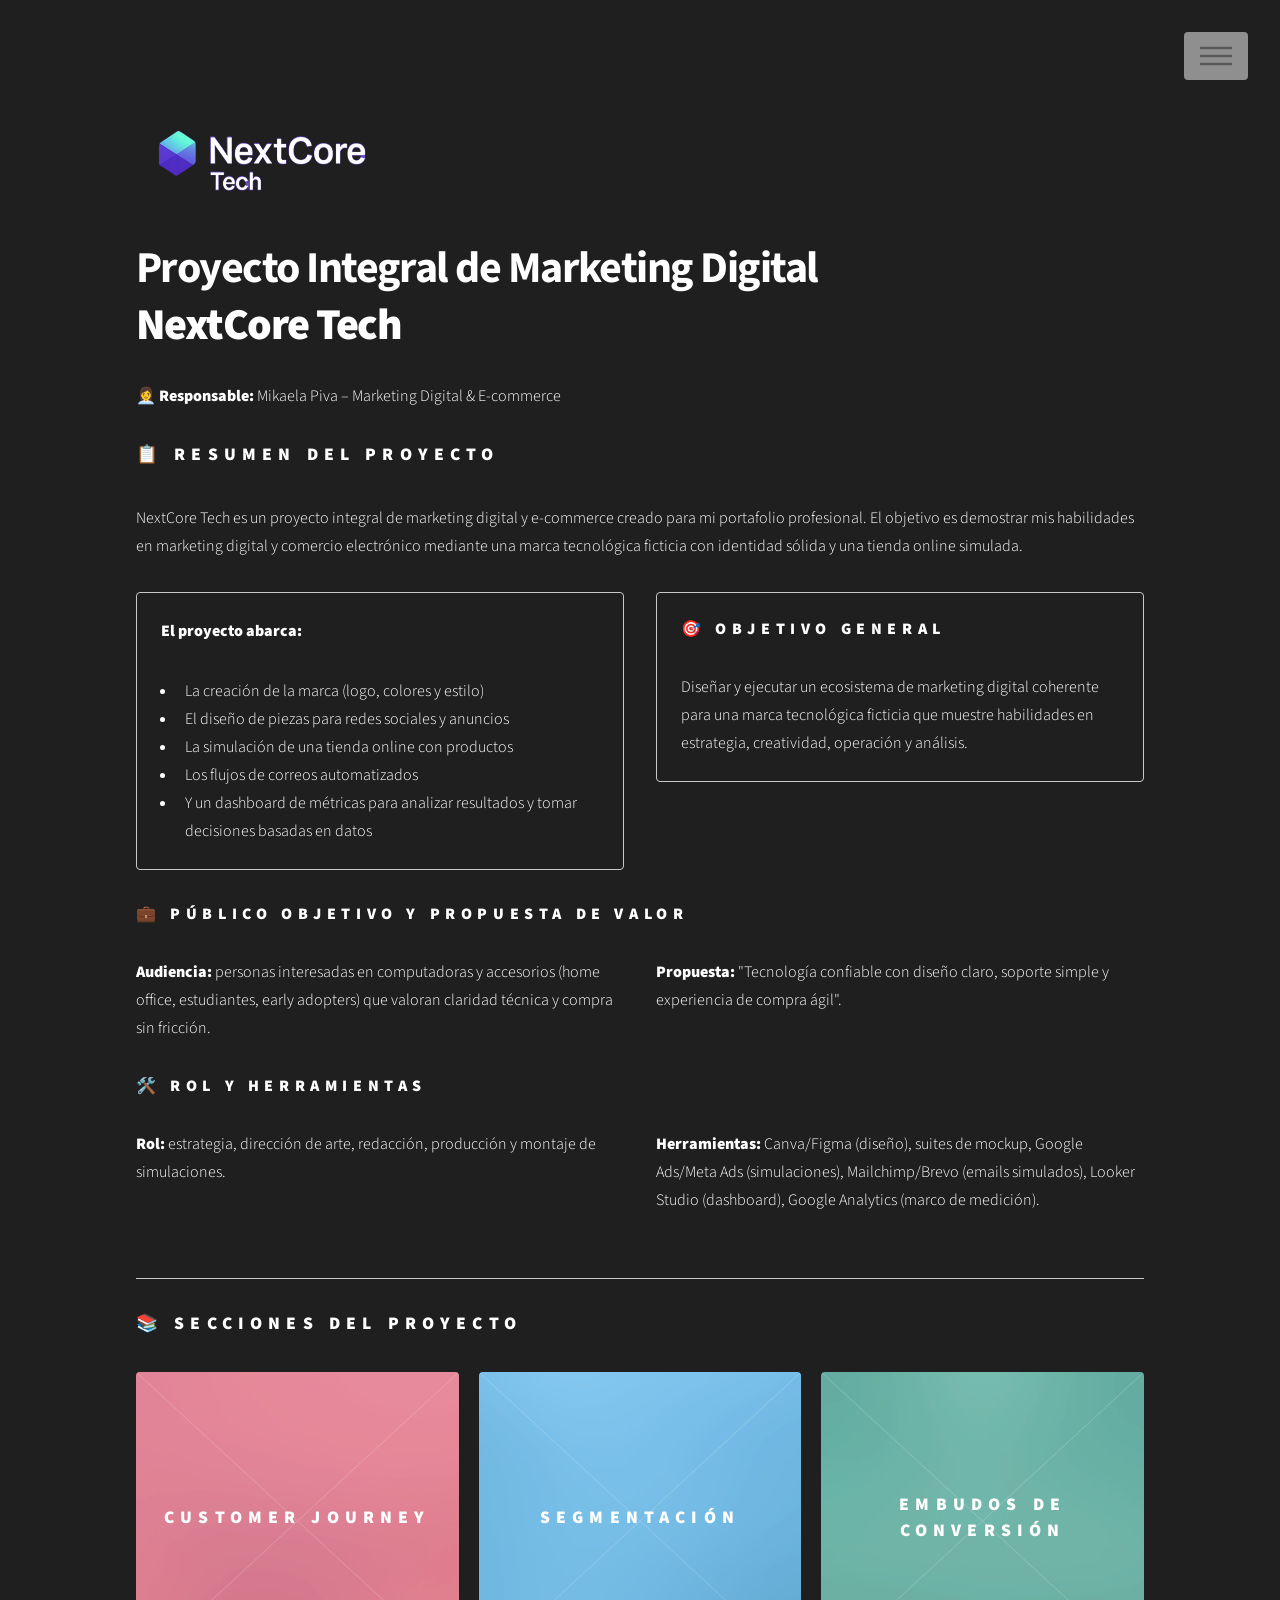
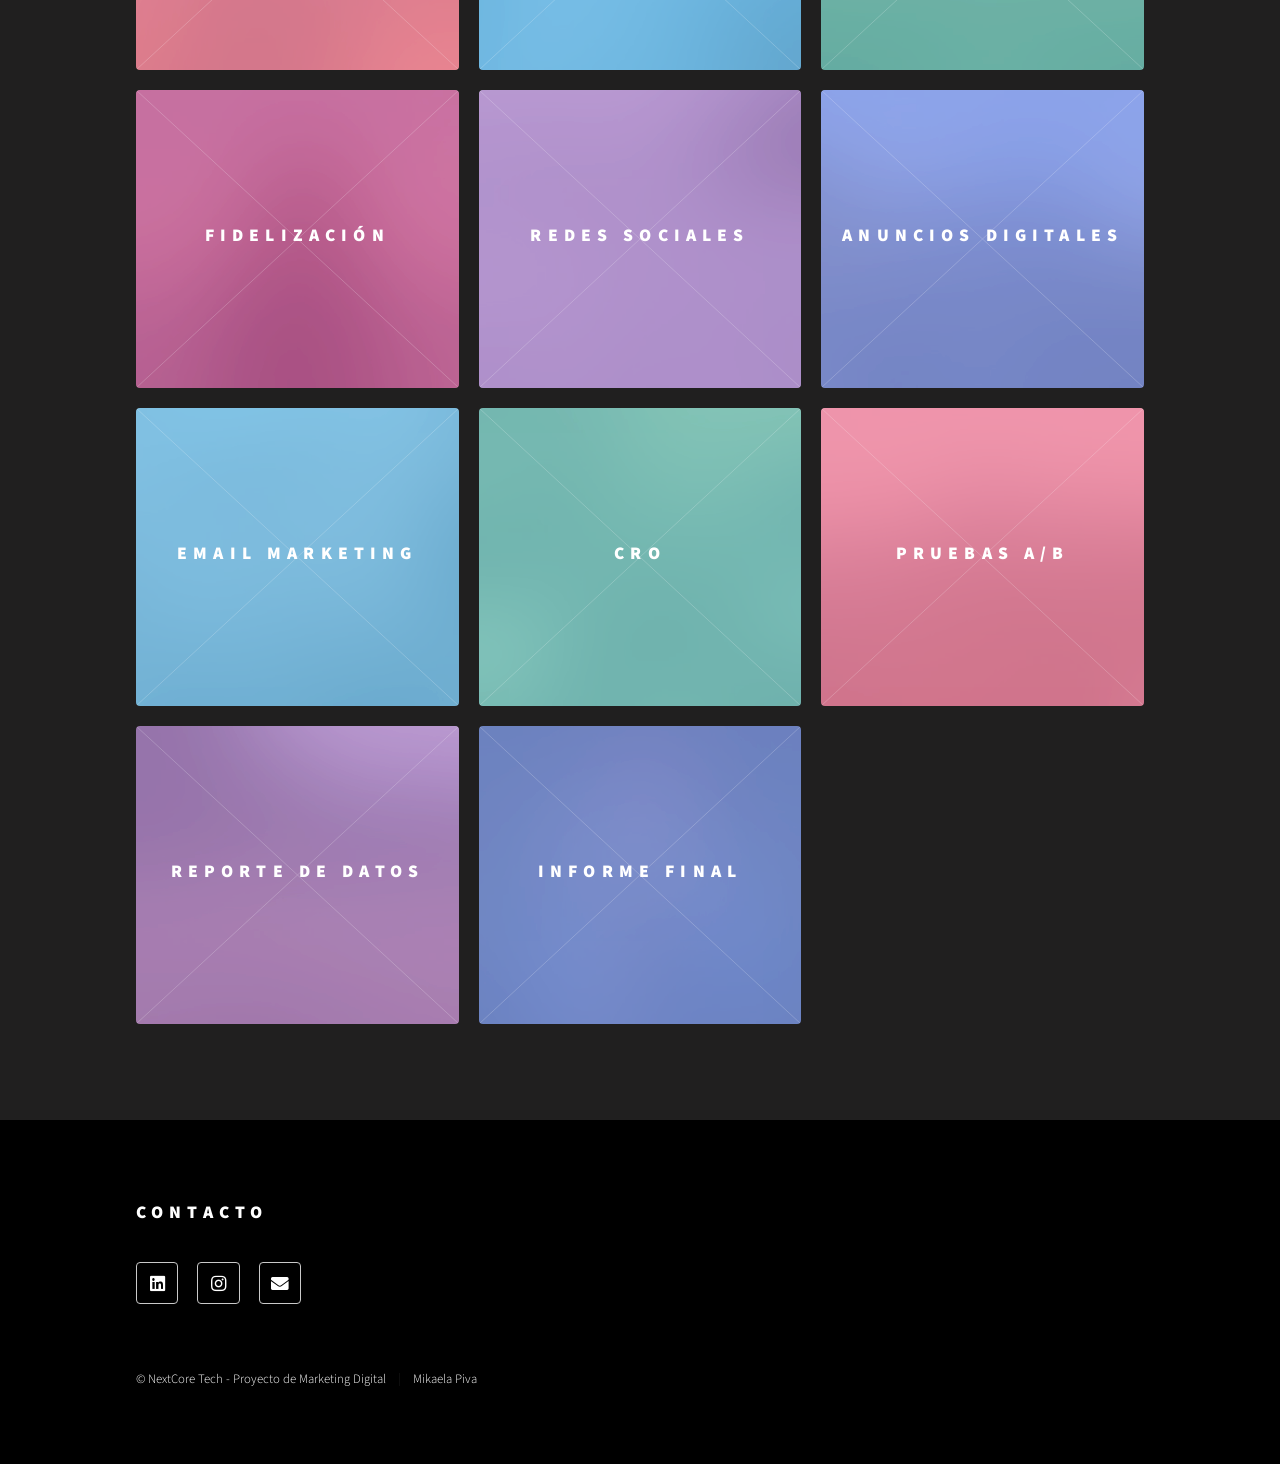
==== index.html @ 40f46c8b "first commit" ====
<!DOCTYPE HTML>
<!--
	Phantom by HTML5 UP
	html5up.net | @ajlkn
	Free for personal and commercial use under the CCA 3.0 license (html5up.net/license)
-->
<html>
	<head>
		<title>NextCore Tech - Proyecto de Marketing Digital</title>
		<meta charset="utf-8" />
		<meta name="viewport" content="width=device-width, initial-scale=1, user-scalable=no" />
		<link rel="stylesheet" href="assets/css/main.css" />
		<noscript><link rel="stylesheet" href="assets/css/noscript.css" /></noscript>
	</head>
	<body class="is-preload">
		<!-- Wrapper -->
			<div id="wrapper">

				<!-- Header -->
					<header id="header">
						<div class="inner">

							<!-- Logo -->
								<a href="index.html" class="logo">
									<span class="symbol"><img src="images/icono-proyecto-sin-fondo.png" alt="" /></span><span class="title">NextCore Tech</span>
								</a>

							<!-- Nav -->
								<nav>
									<ul>
										<li><a href="#menu">Menu</a></li>
									</ul>
								</nav>

						</div>
					</header>

				<!-- Menu -->
					<nav id="menu">
						<h2>Secciones del Proyecto</h2>
						<ul>
							<li><a href="index.html">Inicio</a></li>
							<li><a href="customer-journey.html">1. Customer Journey</a></li>
							<li><a href="segmentacion.html">2. Segmentación y Cliente Ideal</a></li>
							<li><a href="embudos.html">3. Embudos de Conversión</a></li>
							<li><a href="fidelizacion.html">4. Estrategias de Fidelización</a></li>
							<li><a href="redes-sociales.html">5. Simulaciones de Redes Sociales</a></li>
							<li><a href="anuncios.html">6. Campaña de Anuncios Digitales</a></li>
							<li><a href="email-marketing.html">7. Email Marketing</a></li>
							<li><a href="cro.html">8. CRO - Optimización</a></li>
							<li><a href="pruebas-ab.html">9. Pruebas A/B</a></li>
							<li><a href="reporte-datos.html">10. Reporte de Datos</a></li>
							<li><a href="informe-final.html">11. Informe Final</a></li>
						</ul>
					</nav>

					<div id="main">
						<div class="inner">
							<header>
								<h1>Proyecto Integral de Marketing Digital<br />
								<strong>NextCore Tech</strong></h1>
								<p>👩‍💼 <strong>Responsable:</strong> Mikaela Piva – Marketing Digital & E-commerce</p>
							</header>

							<section>
								<h2>📋 Resumen del Proyecto</h2>
								<p>NextCore Tech es un proyecto integral de marketing digital y e-commerce creado para mi portafolio profesional. El objetivo es demostrar mis habilidades en marketing digital y comercio electrónico mediante una marca tecnológica ficticia con identidad sólida y una tienda online simulada.</p>
								
								<div class="row">
									<div class="col-6 col-12-medium">
										<div class="box">
											<p><strong>El proyecto abarca:</strong></p>
											<ul>
												<li>La creación de la marca (logo, colores y estilo)</li>
												<li>El diseño de piezas para redes sociales y anuncios</li>
												<li>La simulación de una tienda online con productos</li>
												<li>Los flujos de correos automatizados</li>
												<li>Y un dashboard de métricas para analizar resultados y tomar decisiones basadas en datos</li>
											</ul>
										</div>
									</div>
									<div class="col-6 col-12-medium">
										<div class="box">
											<h3>🎯 Objetivo General</h3>
											<p>Diseñar y ejecutar un ecosistema de marketing digital coherente para una marca tecnológica ficticia que muestre habilidades en estrategia, creatividad, operación y análisis.</p>
										</div>
									</div>
								</div>

								<h3>💼 Público Objetivo y Propuesta de Valor</h3>
								<div class="row">
									<div class="col-6 col-12-medium">
										<p><strong>Audiencia:</strong> personas interesadas en computadoras y accesorios (home office, estudiantes, early adopters) que valoran claridad técnica y compra sin fricción.</p>
									</div>
									<div class="col-6 col-12-medium">
										<p><strong>Propuesta:</strong> "Tecnología confiable con diseño claro, soporte simple y experiencia de compra ágil".</p>
									</div>
								</div>

								<h3>🛠️ Rol y Herramientas</h3>
								<div class="row">
									<div class="col-6 col-12-medium">
										<p><strong>Rol:</strong> estrategia, dirección de arte, redacción, producción y montaje de simulaciones.</p>
									</div>
									<div class="col-6 col-12-medium">
										<p><strong>Herramientas:</strong> Canva/Figma (diseño), suites de mockup, Google Ads/Meta Ads (simulaciones), Mailchimp/Brevo (emails simulados), Looker Studio (dashboard), Google Analytics (marco de medición).</p>
									</div>
								</div>
							</section>

							<hr />

							<h2>📚 Secciones del Proyecto</h2>
							<section class="tiles">
								<article class="style1">
									<span class="image">
										<img src="images/pic01.jpg" alt="" />
									</span>
									<a href="customer-journey.html">
										<h2>Customer Journey</h2>
										<div class="content">
											<p>Mapa del recorrido del cliente desde el descubrimiento hasta la fidelización.</p>
										</div>
									</a>
								</article>
								<article class="style2">
									<span class="image">
										<img src="images/pic02.jpg" alt="" />
									</span>
									<a href="segmentacion.html">
										<h2>Segmentación</h2>
										<div class="content">
											<p>Cliente ideal, buyer persona y estrategia de segmentación para anuncios.</p>
										</div>
									</a>
								</article>
								<article class="style3">
									<span class="image">
										<img src="images/pic03.jpg" alt="" />
									</span>
									<a href="embudos.html">
										<h2>Embudos de Conversión</h2>
										<div class="content">
											<p>Estrategia frío → tibio → caliente con métricas y acciones específicas.</p>
										</div>
									</a>
								</article>
								<article class="style4">
									<span class="image">
										<img src="images/pic04.jpg" alt="" />
									</span>
									<a href="fidelizacion.html">
										<h2>Fidelización</h2>
										<div class="content">
											<p>Programas de puntos, descuentos y estrategias para retener clientes.</p>
										</div>
									</a>
								</article>
								<article class="style5">
									<span class="image">
										<img src="images/pic05.jpg" alt="" />
									</span>
									<a href="redes-sociales.html">
										<h2>Redes Sociales</h2>
										<div class="content">
											<p>Calendario de contenidos, ejemplos de copy y estrategia de engagement.</p>
										</div>
									</a>
								</article>
								<article class="style6">
									<span class="image">
										<img src="images/pic06.jpg" alt="" />
									</span>
									<a href="anuncios.html">
										<h2>Anuncios Digitales</h2>
										<div class="content">
											<p>Campañas Meta Ads y Google Shopping con métricas y presupuesto.</p>
										</div>
									</a>
								</article>
								<article class="style2">
									<span class="image">
										<img src="images/pic07.jpg" alt="" />
									</span>
									<a href="email-marketing.html">
										<h2>Email Marketing</h2>
										<div class="content">
											<p>Automatizaciones, flujos de recuperación y métricas de apertura.</p>
										</div>
									</a>
								</article>
								<article class="style3">
									<span class="image">
										<img src="images/pic08.jpg" alt="" />
									</span>
									<a href="cro.html">
										<h2>CRO</h2>
										<div class="content">
											<p>Optimización de tasa de conversión y mejoras aplicadas al sitio.</p>
										</div>
									</a>
								</article>
								<article class="style1">
									<span class="image">
										<img src="images/pic09.jpg" alt="" />
									</span>
									<a href="pruebas-ab.html">
										<h2>Pruebas A/B</h2>
										<div class="content">
											<p>Tests realizados, variantes comparadas y resultados obtenidos.</p>
										</div>
									</a>
								</article>
								<article class="style5">
									<span class="image">
										<img src="images/pic10.jpg" alt="" />
									</span>
									<a href="reporte-datos.html">
										<h2>Reporte de Datos</h2>
										<div class="content">
											<p>Dashboard con métricas de 30 días: tráfico, conversiones y ROAS.</p>
										</div>
									</a>
								</article>
								<article class="style6">
									<span class="image">
										<img src="images/pic11.jpg" alt="" />
									</span>
									<a href="informe-final.html">
										<h2>Informe Final</h2>
										<div class="content">
											<p>Conclusiones, recomendaciones y próximos pasos del proyecto.</p>
										</div>
									</a>
								</article>
							</section>
						</div>
					</div>

				<!-- Footer -->
					<footer id="footer">
						<div class="inner">
							<section>
								<h2>Contacto</h2>
								<ul class="icons">
									<li><a href="#" class="icon brands style2 fa-linkedin"><span class="label">LinkedIn</span></a></li>
									<li><a href="#" class="icon brands style2 fa-instagram"><span class="label">Instagram</span></a></li>
									<li><a href="#" class="icon solid style2 fa-envelope"><span class="label">Email</span></a></li>
								</ul>
							</section>
							<ul class="copyright">
								<li>&copy; NextCore Tech - Proyecto de Marketing Digital</li><li>Mikaela Piva</li>
							</ul>
						</div>
					</footer>

			</div>

		<!-- Scripts -->
			<script src="assets/js/jquery.min.js"></script>
			<script src="assets/js/browser.min.js"></script>
			<script src="assets/js/breakpoints.min.js"></script>
			<script src="assets/js/util.js"></script>
			<script src="assets/js/main.js"></script>

	</body>
</html>
---- assets/css/main.css ----
@import url(fontawesome-all.min.css);
@import url("https://fonts.googleapis.com/css?family=Source+Sans+Pro:300,700,900");

/*
	Phantom by HTML5 UP
	html5up.net | @ajlkn
	Free for personal and commercial use under the CCA 3.0 license (html5up.net/license)
*/

html, body, div, span, applet, object,
iframe, h1, h2, h3, h4, h5, h6, p, blockquote,
pre, a, abbr, acronym, address, big, cite,
code, del, dfn, em, img, ins, kbd, q, s, samp,
small, strike, strong, sub, sup, tt, var, b,
u, i, center, dl, dt, dd, ol, ul, li, fieldset,
form, label, legend, table, caption, tbody,
tfoot, thead, tr, th, td, article, aside,
canvas, details, embed, figure, figcaption,
footer, header, hgroup, menu, nav, output, ruby,
section, summary, time, mark, audio, video {
	margin: 0;
	padding: 0;
	border: 0;
	font-size: 100%;
	font: inherit;
	vertical-align: baseline;}

article, aside, details, figcaption, figure,
footer, header, hgroup, menu, nav, section {
	display: block;}

body {
	line-height: 1;
}

ol, ul {
	list-style: none;
}

blockquote, q {
	quotes: none;
}

	blockquote:before, blockquote:after, q:before, q:after {
		content: '';
		content: none;
	}

table {
	border-collapse: collapse;
	border-spacing: 0;
}

body {
	-webkit-text-size-adjust: none;
}

mark {
	background-color: transparent;
	color: inherit;
}

input::-moz-focus-inner {
	border: 0;
	padding: 0;
}

input, select, textarea {
	-moz-appearance: none;
	-webkit-appearance: none;
	-ms-appearance: none;
	appearance: none;
}

/* Basic */

	@-ms-viewport {
		width: device-width;
	}

	body {
		-ms-overflow-style: scrollbar;
	}

	@media screen and (max-width: 480px) {

		html, body {
			min-width: 320px;
		}

	}

	html {
		box-sizing: border-box;
	}

	*, *:before, *:after {
		box-sizing: inherit;
	}

	body {
		background: #ffffff;
	}

		body.is-preload *, body.is-preload *:before, body.is-preload *:after {
			-moz-animation: none !important;
			-webkit-animation: none !important;
			-ms-animation: none !important;
			animation: none !important;
			-moz-transition: none !important;
			-webkit-transition: none !important;
			-ms-transition: none !important;
			transition: none !important;
		}

/* Type */

	body, input, select, textarea {
		background-color: #201f1f;
		color: white;
		font-family: "Source Sans Pro", Helvetica, sans-serif;
		font-size: 16pt;
		font-weight: 300;
		line-height: 1.75;
	}

		@media screen and (max-width: 1680px) {

			body, input, select, textarea {
				font-size: 14pt;
			}

		}

		@media screen and (max-width: 1280px) {

			body, input, select, textarea {
				font-size: 12pt;
			}

		}

	a {
		-moz-transition: border-bottom-color 0.2s ease, color 0.2s ease;
		-webkit-transition: border-bottom-color 0.2s ease, color 0.2s ease;
		-ms-transition: border-bottom-color 0.2s ease, color 0.2s ease;
		transition: border-bottom-color 0.2s ease, color 0.2s ease;
		text-decoration: none;
		color: #585858;
		border-bottom: dotted 1px rgba(88, 88, 88, 0.5);
	}

		a:hover {
			border-bottom-color: transparent;
			color: #f2849e !important;
		}

	strong, b {
		font-weight: 900;
	}

	em, i {
		font-style: italic;
	}

	p {
		margin: 0 0 2em 0;
	}

	h1 {
		font-size: 2.75em;
		font-weight: 700;
		line-height: 1.3;
		margin: 0 0 1em 0;
		letter-spacing: -0.035em;
	}

		h1 a {
			color: inherit;
		}

		@media screen and (max-width: 736px) {

			h1 {
				font-size: 2em;
				margin: 0 0 1em 0;
			}

		}

		@media screen and (max-width: 360px) {

			h1 {
				font-size: 1.75em;
			}

		}

	h2, h3, h4, h5, h6 {
		font-weight: 900;
		line-height: 1.5;
		margin: 0 0 2em 0;
		text-transform: uppercase;
		letter-spacing: 0.35em;
	}

		h2 a, h3 a, h4 a, h5 a, h6 a {
			color: inherit;
		}

	h2 {
		font-size: 1.1em;
	}

	h3 {
		font-size: 1em;
	}

	h4 {
		font-size: 0.8em;
	}

	h5 {
		font-size: 0.8em;
	}

	h6 {
		font-size: 0.8em;
	}

	@media screen and (max-width: 980px) {

		h1 br, h2 br, h3 br, h4 br, h5 br, h6 br {
			display: none;
		}

	}

	@media screen and (max-width: 736px) {

		h2 {
			font-size: 1em;
		}

		h3 {
			font-size: 0.8em;
		}

	}

	sub {
		font-size: 0.8em;
		position: relative;
		top: 0.5em;
	}

	sup {
		font-size: 0.8em;
		position: relative;
		top: -0.5em;
	}

	blockquote {
		border-left: solid 4px #c9c9c9;
		font-style: italic;
		margin: 0 0 2em 0;
		padding: 0.5em 0 0.5em 2em;
	}

	code {
		background: rgba(144, 144, 144, 0.075);
		border-radius: 4px;
		border: solid 1px #c9c9c9;
		font-family: "Courier New", monospace;
		font-size: 0.9em;
		margin: 0 0.25em;
		padding: 0.25em 0.65em;
	}

	pre {
		-webkit-overflow-scrolling: touch;
		font-family: "Courier New", monospace;
		font-size: 0.9em;
		margin: 0 0 2em 0;
	}

		pre code {
			display: block;
			line-height: 1.75;
			padding: 1em 1.5em;
			overflow-x: auto;
		}

	hr {
		border: 0;
		border-bottom: solid 1px #c9c9c9;
		margin: 2em 0;
	}

		hr.major {
			margin: 3em 0;
		}

	.align-left {
		text-align: left;
	}

	.align-center {
		text-align: center;
	}

	.align-right {
		text-align: right;
	}

/* Row */

	.row {
		display: flex;
		flex-wrap: wrap;
		box-sizing: border-box;
		align-items: stretch;
	}

		.row > * {
			box-sizing: border-box;
		}

		.row.gtr-uniform > * > :last-child {
			margin-bottom: 0;
		}

		.row.aln-left {
			justify-content: flex-start;
		}

		.row.aln-center {
			justify-content: center;
		}

		.row.aln-right {
			justify-content: flex-end;
		}

		.row.aln-top {
			align-items: flex-start;
		}

		.row.aln-middle {
			align-items: center;
		}

		.row.aln-bottom {
			align-items: flex-end;
		}

		.row > .imp {
			order: -1;
		}

		.row > .col-1 {
			width: 8.33333%;
		}

		.row > .off-1 {
			margin-left: 8.33333%;
		}

		.row > .col-2 {
			width: 16.66667%;
		}

		.row > .off-2 {
			margin-left: 16.66667%;
		}

		.row > .col-3 {
			width: 25%;
		}

		.row > .off-3 {
			margin-left: 25%;
		}

		.row > .col-4 {
			width: 33.33333%;
		}

		.row > .off-4 {
			margin-left: 33.33333%;
		}

		.row > .col-5 {
			width: 41.66667%;
		}

		.row > .off-5 {
			margin-left: 41.66667%;
		}

		.row > .col-6 {
			width: 50%;
		}

		.row > .off-6 {
			margin-left: 50%;
		}

		.row > .col-7 {
			width: 58.33333%;
		}

		.row > .off-7 {
			margin-left: 58.33333%;
		}

		.row > .col-8 {
			width: 66.66667%;
		}

		.row > .off-8 {
			margin-left: 66.66667%;
		}

		.row > .col-9 {
			width: 75%;
		}

		.row > .off-9 {
			margin-left: 75%;
		}

		.row > .col-10 {
			width: 83.33333%;
		}

		.row > .off-10 {
			margin-left: 83.33333%;
		}

		.row > .col-11 {
			width: 91.66667%;
		}

		.row > .off-11 {
			margin-left: 91.66667%;
		}

		.row > .col-12 {
			width: 100%;
		}

		.row > .off-12 {
			margin-left: 100%;
		}

		.row.gtr-0 {
			margin-top: 0;
			margin-left: 0em;
		}

			.row.gtr-0 > * {
				padding: 0 0 0 0em;
			}

			.row.gtr-0.gtr-uniform {
				margin-top: 0em;
			}

				.row.gtr-0.gtr-uniform > * {
					padding-top: 0em;
				}

		.row.gtr-25 {
			margin-top: 0;
			margin-left: -0.5em;
		}

			.row.gtr-25 > * {
				padding: 0 0 0 0.5em;
			}

			.row.gtr-25.gtr-uniform {
				margin-top: -0.5em;
			}

				.row.gtr-25.gtr-uniform > * {
					padding-top: 0.5em;
				}

		.row.gtr-50 {
			margin-top: 0;
			margin-left: -1em;
		}

			.row.gtr-50 > * {
				padding: 0 0 0 1em;
			}

			.row.gtr-50.gtr-uniform {
				margin-top: -1em;
			}

				.row.gtr-50.gtr-uniform > * {
					padding-top: 1em;
				}

		.row {
			margin-top: 0;
			margin-left: -2em;
		}

			.row > * {
				padding: 0 0 0 2em;
			}

			.row.gtr-uniform {
				margin-top: -2em;
			}

				.row.gtr-uniform > * {
					padding-top: 2em;
				}

		.row.gtr-150 {
			margin-top: 0;
			margin-left: -3em;
		}

			.row.gtr-150 > * {
				padding: 0 0 0 3em;
			}

			.row.gtr-150.gtr-uniform {
				margin-top: -3em;
			}

				.row.gtr-150.gtr-uniform > * {
					padding-top: 3em;
				}

		.row.gtr-200 {
			margin-top: 0;
			margin-left: -4em;
		}

			.row.gtr-200 > * {
				padding: 0 0 0 4em;
			}

			.row.gtr-200.gtr-uniform {
				margin-top: -4em;
			}

				.row.gtr-200.gtr-uniform > * {
					padding-top: 4em;
				}

		@media screen and (max-width: 1680px) {

			.row {
				display: flex;
				flex-wrap: wrap;
				box-sizing: border-box;
				align-items: stretch;
			}

				.row > * {
					box-sizing: border-box;
				}

				.row.gtr-uniform > * > :last-child {
					margin-bottom: 0;
				}

				.row.aln-left {
					justify-content: flex-start;
				}

				.row.aln-center {
					justify-content: center;
				}

				.row.aln-right {
					justify-content: flex-end;
				}

				.row.aln-top {
					align-items: flex-start;
				}

				.row.aln-middle {
					align-items: center;
				}

				.row.aln-bottom {
					align-items: flex-end;
				}

				.row > .imp-xlarge {
					order: -1;
				}

				.row > .col-1-xlarge {
					width: 8.33333%;
				}

				.row > .off-1-xlarge {
					margin-left: 8.33333%;
				}

				.row > .col-2-xlarge {
					width: 16.66667%;
				}

				.row > .off-2-xlarge {
					margin-left: 16.66667%;
				}

				.row > .col-3-xlarge {
					width: 25%;
				}

				.row > .off-3-xlarge {
					margin-left: 25%;
				}

				.row > .col-4-xlarge {
					width: 33.33333%;
				}

				.row > .off-4-xlarge {
					margin-left: 33.33333%;
				}

				.row > .col-5-xlarge {
					width: 41.66667%;
				}

				.row > .off-5-xlarge {
					margin-left: 41.66667%;
				}

				.row > .col-6-xlarge {
					width: 50%;
				}

				.row > .off-6-xlarge {
					margin-left: 50%;
				}

				.row > .col-7-xlarge {
					width: 58.33333%;
				}

				.row > .off-7-xlarge {
					margin-left: 58.33333%;
				}

				.row > .col-8-xlarge {
					width: 66.66667%;
				}

				.row > .off-8-xlarge {
					margin-left: 66.66667%;
				}

				.row > .col-9-xlarge {
					width: 75%;
				}

				.row > .off-9-xlarge {
					margin-left: 75%;
				}

				.row > .col-10-xlarge {
					width: 83.33333%;
				}

				.row > .off-10-xlarge {
					margin-left: 83.33333%;
				}

				.row > .col-11-xlarge {
					width: 91.66667%;
				}

				.row > .off-11-xlarge {
					margin-left: 91.66667%;
				}

				.row > .col-12-xlarge {
					width: 100%;
				}

				.row > .off-12-xlarge {
					margin-left: 100%;
				}

				.row.gtr-0 {
					margin-top: 0;
					margin-left: 0em;
				}

					.row.gtr-0 > * {
						padding: 0 0 0 0em;
					}

					.row.gtr-0.gtr-uniform {
						margin-top: 0em;
					}

						.row.gtr-0.gtr-uniform > * {
							padding-top: 0em;
						}

				.row.gtr-25 {
					margin-top: 0;
					margin-left: -0.5em;
				}

					.row.gtr-25 > * {
						padding: 0 0 0 0.5em;
					}

					.row.gtr-25.gtr-uniform {
						margin-top: -0.5em;
					}

						.row.gtr-25.gtr-uniform > * {
							padding-top: 0.5em;
						}

				.row.gtr-50 {
					margin-top: 0;
					margin-left: -1em;
				}

					.row.gtr-50 > * {
						padding: 0 0 0 1em;
					}

					.row.gtr-50.gtr-uniform {
						margin-top: -1em;
					}

						.row.gtr-50.gtr-uniform > * {
							padding-top: 1em;
						}

				.row {
					margin-top: 0;
					margin-left: -2em;
				}

					.row > * {
						padding: 0 0 0 2em;
					}

					.row.gtr-uniform {
						margin-top: -2em;
					}

						.row.gtr-uniform > * {
							padding-top: 2em;
						}

				.row.gtr-150 {
					margin-top: 0;
					margin-left: -3em;
				}

					.row.gtr-150 > * {
						padding: 0 0 0 3em;
					}

					.row.gtr-150.gtr-uniform {
						margin-top: -3em;
					}

						.row.gtr-150.gtr-uniform > * {
							padding-top: 3em;
						}

				.row.gtr-200 {
					margin-top: 0;
					margin-left: -4em;
				}

					.row.gtr-200 > * {
						padding: 0 0 0 4em;
					}

					.row.gtr-200.gtr-uniform {
						margin-top: -4em;
					}

						.row.gtr-200.gtr-uniform > * {
							padding-top: 4em;
						}

		}

		@media screen and (max-width: 1280px) {

			.row {
				display: flex;
				flex-wrap: wrap;
				box-sizing: border-box;
				align-items: stretch;
			}

				.row > * {
					box-sizing: border-box;
				}

				.row.gtr-uniform > * > :last-child {
					margin-bottom: 0;
				}

				.row.aln-left {
					justify-content: flex-start;
				}

				.row.aln-center {
					justify-content: center;
				}

				.row.aln-right {
					justify-content: flex-end;
				}

				.row.aln-top {
					align-items: flex-start;
				}

				.row.aln-middle {
					align-items: center;
				}

				.row.aln-bottom {
					align-items: flex-end;
				}

				.row > .imp-large {
					order: -1;
				}

				.row > .col-1-large {
					width: 8.33333%;
				}

				.row > .off-1-large {
					margin-left: 8.33333%;
				}

				.row > .col-2-large {
					width: 16.66667%;
				}

				.row > .off-2-large {
					margin-left: 16.66667%;
				}

				.row > .col-3-large {
					width: 25%;
				}

				.row > .off-3-large {
					margin-left: 25%;
				}

				.row > .col-4-large {
					width: 33.33333%;
				}

				.row > .off-4-large {
					margin-left: 33.33333%;
				}

				.row > .col-5-large {
					width: 41.66667%;
				}

				.row > .off-5-large {
					margin-left: 41.66667%;
				}

				.row > .col-6-large {
					width: 50%;
				}

				.row > .off-6-large {
					margin-left: 50%;
				}

				.row > .col-7-large {
					width: 58.33333%;
				}

				.row > .off-7-large {
					margin-left: 58.33333%;
				}

				.row > .col-8-large {
					width: 66.66667%;
				}

				.row > .off-8-large {
					margin-left: 66.66667%;
				}

				.row > .col-9-large {
					width: 75%;
				}

				.row > .off-9-large {
					margin-left: 75%;
				}

				.row > .col-10-large {
					width: 83.33333%;
				}

				.row > .off-10-large {
					margin-left: 83.33333%;
				}

				.row > .col-11-large {
					width: 91.66667%;
				}

				.row > .off-11-large {
					margin-left: 91.66667%;
				}

				.row > .col-12-large {
					width: 100%;
				}

				.row > .off-12-large {
					margin-left: 100%;
				}

				.row.gtr-0 {
					margin-top: 0;
					margin-left: 0em;
				}

					.row.gtr-0 > * {
						padding: 0 0 0 0em;
					}

					.row.gtr-0.gtr-uniform {
						margin-top: 0em;
					}

						.row.gtr-0.gtr-uniform > * {
							padding-top: 0em;
						}

				.row.gtr-25 {
					margin-top: 0;
					margin-left: -0.5em;
				}

					.row.gtr-25 > * {
						padding: 0 0 0 0.5em;
					}

					.row.gtr-25.gtr-uniform {
						margin-top: -0.5em;
					}

						.row.gtr-25.gtr-uniform > * {
							padding-top: 0.5em;
						}

				.row.gtr-50 {
					margin-top: 0;
					margin-left: -1em;
				}

					.row.gtr-50 > * {
						padding: 0 0 0 1em;
					}

					.row.gtr-50.gtr-uniform {
						margin-top: -1em;
					}

						.row.gtr-50.gtr-uniform > * {
							padding-top: 1em;
						}

				.row {
					margin-top: 0;
					margin-left: -2em;
				}

					.row > * {
						padding: 0 0 0 2em;
					}

					.row.gtr-uniform {
						margin-top: -2em;
					}

						.row.gtr-uniform > * {
							padding-top: 2em;
						}

				.row.gtr-150 {
					margin-top: 0;
					margin-left: -3em;
				}

					.row.gtr-150 > * {
						padding: 0 0 0 3em;
					}

					.row.gtr-150.gtr-uniform {
						margin-top: -3em;
					}

						.row.gtr-150.gtr-uniform > * {
							padding-top: 3em;
						}

				.row.gtr-200 {
					margin-top: 0;
					margin-left: -4em;
				}

					.row.gtr-200 > * {
						padding: 0 0 0 4em;
					}

					.row.gtr-200.gtr-uniform {
						margin-top: -4em;
					}

						.row.gtr-200.gtr-uniform > * {
							padding-top: 4em;
						}

		}

		@media screen and (max-width: 980px) {

			.row {
				display: flex;
				flex-wrap: wrap;
				box-sizing: border-box;
				align-items: stretch;
			}

				.row > * {
					box-sizing: border-box;
				}

				.row.gtr-uniform > * > :last-child {
					margin-bottom: 0;
				}

				.row.aln-left {
					justify-content: flex-start;
				}

				.row.aln-center {
					justify-content: center;
				}

				.row.aln-right {
					justify-content: flex-end;
				}

				.row.aln-top {
					align-items: flex-start;
				}

				.row.aln-middle {
					align-items: center;
				}

				.row.aln-bottom {
					align-items: flex-end;
				}

				.row > .imp-medium {
					order: -1;
				}

				.row > .col-1-medium {
					width: 8.33333%;
				}

				.row > .off-1-medium {
					margin-left: 8.33333%;
				}

				.row > .col-2-medium {
					width: 16.66667%;
				}

				.row > .off-2-medium {
					margin-left: 16.66667%;
				}

				.row > .col-3-medium {
					width: 25%;
				}

				.row > .off-3-medium {
					margin-left: 25%;
				}

				.row > .col-4-medium {
					width: 33.33333%;
				}

				.row > .off-4-medium {
					margin-left: 33.33333%;
				}

				.row > .col-5-medium {
					width: 41.66667%;
				}

				.row > .off-5-medium {
					margin-left: 41.66667%;
				}

				.row > .col-6-medium {
					width: 50%;
				}

				.row > .off-6-medium {
					margin-left: 50%;
				}

				.row > .col-7-medium {
					width: 58.33333%;
				}

				.row > .off-7-medium {
					margin-left: 58.33333%;
				}

				.row > .col-8-medium {
					width: 66.66667%;
				}

				.row > .off-8-medium {
					margin-left: 66.66667%;
				}

				.row > .col-9-medium {
					width: 75%;
				}

				.row > .off-9-medium {
					margin-left: 75%;
				}

				.row > .col-10-medium {
					width: 83.33333%;
				}

				.row > .off-10-medium {
					margin-left: 83.33333%;
				}

				.row > .col-11-medium {
					width: 91.66667%;
				}

				.row > .off-11-medium {
					margin-left: 91.66667%;
				}

				.row > .col-12-medium {
					width: 100%;
				}

				.row > .off-12-medium {
					margin-left: 100%;
				}

				.row.gtr-0 {
					margin-top: 0;
					margin-left: 0em;
				}

					.row.gtr-0 > * {
						padding: 0 0 0 0em;
					}

					.row.gtr-0.gtr-uniform {
						margin-top: 0em;
					}

						.row.gtr-0.gtr-uniform > * {
							padding-top: 0em;
						}

				.row.gtr-25 {
					margin-top: 0;
					margin-left: -0.375em;
				}

					.row.gtr-25 > * {
						padding: 0 0 0 0.375em;
					}

					.row.gtr-25.gtr-uniform {
						margin-top: -0.375em;
					}

						.row.gtr-25.gtr-uniform > * {
							padding-top: 0.375em;
						}

				.row.gtr-50 {
					margin-top: 0;
					margin-left: -0.75em;
				}

					.row.gtr-50 > * {
						padding: 0 0 0 0.75em;
					}

					.row.gtr-50.gtr-uniform {
						margin-top: -0.75em;
					}

						.row.gtr-50.gtr-uniform > * {
							padding-top: 0.75em;
						}

				.row {
					margin-top: 0;
					margin-left: -1.5em;
				}

					.row > * {
						padding: 0 0 0 1.5em;
					}

					.row.gtr-uniform {
						margin-top: -1.5em;
					}

						.row.gtr-uniform > * {
							padding-top: 1.5em;
						}

				.row.gtr-150 {
					margin-top: 0;
					margin-left: -2.25em;
				}

					.row.gtr-150 > * {
						padding: 0 0 0 2.25em;
					}

					.row.gtr-150.gtr-uniform {
						margin-top: -2.25em;
					}

						.row.gtr-150.gtr-uniform > * {
							padding-top: 2.25em;
						}

				.row.gtr-200 {
					margin-top: 0;
					margin-left: -3em;
				}

					.row.gtr-200 > * {
						padding: 0 0 0 3em;
					}

					.row.gtr-200.gtr-uniform {
						margin-top: -3em;
					}

						.row.gtr-200.gtr-uniform > * {
							padding-top: 3em;
						}

		}

		@media screen and (max-width: 736px) {

			.row {
				display: flex;
				flex-wrap: wrap;
				box-sizing: border-box;
				align-items: stretch;
			}

				.row > * {
					box-sizing: border-box;
				}

				.row.gtr-uniform > * > :last-child {
					margin-bottom: 0;
				}

				.row.aln-left {
					justify-content: flex-start;
				}

				.row.aln-center {
					justify-content: center;
				}

				.row.aln-right {
					justify-content: flex-end;
				}

				.row.aln-top {
					align-items: flex-start;
				}

				.row.aln-middle {
					align-items: center;
				}

				.row.aln-bottom {
					align-items: flex-end;
				}

				.row > .imp-small {
					order: -1;
				}

				.row > .col-1-small {
					width: 8.33333%;
				}

				.row > .off-1-small {
					margin-left: 8.33333%;
				}

				.row > .col-2-small {
					width: 16.66667%;
				}

				.row > .off-2-small {
					margin-left: 16.66667%;
				}

				.row > .col-3-small {
					width: 25%;
				}

				.row > .off-3-small {
					margin-left: 25%;
				}

				.row > .col-4-small {
					width: 33.33333%;
				}

				.row > .off-4-small {
					margin-left: 33.33333%;
				}

				.row > .col-5-small {
					width: 41.66667%;
				}

				.row > .off-5-small {
					margin-left: 41.66667%;
				}

				.row > .col-6-small {
					width: 50%;
				}

				.row > .off-6-small {
					margin-left: 50%;
				}

				.row > .col-7-small {
					width: 58.33333%;
				}

				.row > .off-7-small {
					margin-left: 58.33333%;
				}

				.row > .col-8-small {
					width: 66.66667%;
				}

				.row > .off-8-small {
					margin-left: 66.66667%;
				}

				.row > .col-9-small {
					width: 75%;
				}

				.row > .off-9-small {
					margin-left: 75%;
				}

				.row > .col-10-small {
					width: 83.33333%;
				}

				.row > .off-10-small {
					margin-left: 83.33333%;
				}

				.row > .col-11-small {
					width: 91.66667%;
				}

				.row > .off-11-small {
					margin-left: 91.66667%;
				}

				.row > .col-12-small {
					width: 100%;
				}

				.row > .off-12-small {
					margin-left: 100%;
				}

				.row.gtr-0 {
					margin-top: 0;
					margin-left: 0em;
				}

					.row.gtr-0 > * {
						padding: 0 0 0 0em;
					}

					.row.gtr-0.gtr-uniform {
						margin-top: 0em;
					}

						.row.gtr-0.gtr-uniform > * {
							padding-top: 0em;
						}

				.row.gtr-25 {
					margin-top: 0;
					margin-left: -0.25em;
				}

					.row.gtr-25 > * {
						padding: 0 0 0 0.25em;
					}

					.row.gtr-25.gtr-uniform {
						margin-top: -0.25em;
					}

						.row.gtr-25.gtr-uniform > * {
							padding-top: 0.25em;
						}

				.row.gtr-50 {
					margin-top: 0;
					margin-left: -0.5em;
				}

					.row.gtr-50 > * {
						padding: 0 0 0 0.5em;
					}

					.row.gtr-50.gtr-uniform {
						margin-top: -0.5em;
					}

						.row.gtr-50.gtr-uniform > * {
							padding-top: 0.5em;
						}

				.row {
					margin-top: 0;
					margin-left: -1em;
				}

					.row > * {
						padding: 0 0 0 1em;
					}

					.row.gtr-uniform {
						margin-top: -1em;
					}

						.row.gtr-uniform > * {
							padding-top: 1em;
						}

				.row.gtr-150 {
					margin-top: 0;
					margin-left: -1.5em;
				}

					.row.gtr-150 > * {
						padding: 0 0 0 1.5em;
					}

					.row.gtr-150.gtr-uniform {
						margin-top: -1.5em;
					}

						.row.gtr-150.gtr-uniform > * {
							padding-top: 1.5em;
						}

				.row.gtr-200 {
					margin-top: 0;
					margin-left: -2em;
				}

					.row.gtr-200 > * {
						padding: 0 0 0 2em;
					}

					.row.gtr-200.gtr-uniform {
						margin-top: -2em;
					}

						.row.gtr-200.gtr-uniform > * {
							padding-top: 2em;
						}

		}

		@media screen and (max-width: 480px) {

			.row {
				display: flex;
				flex-wrap: wrap;
				box-sizing: border-box;
				align-items: stretch;
			}

				.row > * {
					box-sizing: border-box;
				}

				.row.gtr-uniform > * > :last-child {
					margin-bottom: 0;
				}

				.row.aln-left {
					justify-content: flex-start;
				}

				.row.aln-center {
					justify-content: center;
				}

				.row.aln-right {
					justify-content: flex-end;
				}

				.row.aln-top {
					align-items: flex-start;
				}

				.row.aln-middle {
					align-items: center;
				}

				.row.aln-bottom {
					align-items: flex-end;
				}

				.row > .imp-xsmall {
					order: -1;
				}

				.row > .col-1-xsmall {
					width: 8.33333%;
				}

				.row > .off-1-xsmall {
					margin-left: 8.33333%;
				}

				.row > .col-2-xsmall {
					width: 16.66667%;
				}

				.row > .off-2-xsmall {
					margin-left: 16.66667%;
				}

				.row > .col-3-xsmall {
					width: 25%;
				}

				.row > .off-3-xsmall {
					margin-left: 25%;
				}

				.row > .col-4-xsmall {
					width: 33.33333%;
				}

				.row > .off-4-xsmall {
					margin-left: 33.33333%;
				}

				.row > .col-5-xsmall {
					width: 41.66667%;
				}

				.row > .off-5-xsmall {
					margin-left: 41.66667%;
				}

				.row > .col-6-xsmall {
					width: 50%;
				}

				.row > .off-6-xsmall {
					margin-left: 50%;
				}

				.row > .col-7-xsmall {
					width: 58.33333%;
				}

				.row > .off-7-xsmall {
					margin-left: 58.33333%;
				}

				.row > .col-8-xsmall {
					width: 66.66667%;
				}

				.row > .off-8-xsmall {
					margin-left: 66.66667%;
				}

				.row > .col-9-xsmall {
					width: 75%;
				}

				.row > .off-9-xsmall {
					margin-left: 75%;
				}

				.row > .col-10-xsmall {
					width: 83.33333%;
				}

				.row > .off-10-xsmall {
					margin-left: 83.33333%;
				}

				.row > .col-11-xsmall {
					width: 91.66667%;
				}

				.row > .off-11-xsmall {
					margin-left: 91.66667%;
				}

				.row > .col-12-xsmall {
					width: 100%;
				}

				.row > .off-12-xsmall {
					margin-left: 100%;
				}

				.row.gtr-0 {
					margin-top: 0;
					margin-left: 0em;
				}

					.row.gtr-0 > * {
						padding: 0 0 0 0em;
					}

					.row.gtr-0.gtr-uniform {
						margin-top: 0em;
					}

						.row.gtr-0.gtr-uniform > * {
							padding-top: 0em;
						}

				.row.gtr-25 {
					margin-top: 0;
					margin-left: -0.25em;
				}

					.row.gtr-25 > * {
						padding: 0 0 0 0.25em;
					}

					.row.gtr-25.gtr-uniform {
						margin-top: -0.25em;
					}

						.row.gtr-25.gtr-uniform > * {
							padding-top: 0.25em;
						}

				.row.gtr-50 {
					margin-top: 0;
					margin-left: -0.5em;
				}

					.row.gtr-50 > * {
						padding: 0 0 0 0.5em;
					}

					.row.gtr-50.gtr-uniform {
						margin-top: -0.5em;
					}

						.row.gtr-50.gtr-uniform > * {
							padding-top: 0.5em;
						}

				.row {
					margin-top: 0;
					margin-left: -1em;
				}

					.row > * {
						padding: 0 0 0 1em;
					}

					.row.gtr-uniform {
						margin-top: -1em;
					}

						.row.gtr-uniform > * {
							padding-top: 1em;
						}

				.row.gtr-150 {
					margin-top: 0;
					margin-left: -1.5em;
				}

					.row.gtr-150 > * {
						padding: 0 0 0 1.5em;
					}

					.row.gtr-150.gtr-uniform {
						margin-top: -1.5em;
					}

						.row.gtr-150.gtr-uniform > * {
							padding-top: 1.5em;
						}

				.row.gtr-200 {
					margin-top: 0;
					margin-left: -2em;
				}

					.row.gtr-200 > * {
						padding: 0 0 0 2em;
					}

					.row.gtr-200.gtr-uniform {
						margin-top: -2em;
					}

						.row.gtr-200.gtr-uniform > * {
							padding-top: 2em;
						}

		}

/* Section/Article */

	section.special, article.special {
		text-align: center;
	}

	header p {
		margin-top: -1em;
	}

	@media screen and (max-width: 736px) {

		header p {
			margin-top: 0;
		}

	}

/* Icon */

	.icon {
		text-decoration: none;
		border-bottom: none;
		position: relative;
	}

		.icon:before {
			-moz-osx-font-smoothing: grayscale;
			-webkit-font-smoothing: antialiased;
			display: inline-block;
			font-style: normal;
			font-variant: normal;
			text-rendering: auto;
			line-height: 1;
			text-transform: none !important;
			font-family: 'Font Awesome 5 Free';
			font-weight: 400;
		}

		.icon > .label {
			display: none;
		}

		.icon:before {
			line-height: inherit;
		}

		.icon.solid:before {
			font-weight: 900;
		}

		.icon.brands:before {
			font-family: 'Font Awesome 5 Brands';
		}

		.icon.style2 {
			-moz-transition: background-color 0.2s ease-in-out, color 0.2s ease-in-out, border-color 0.2s ease-in-out;
			-webkit-transition: background-color 0.2s ease-in-out, color 0.2s ease-in-out, border-color 0.2s ease-in-out;
			-ms-transition: background-color 0.2s ease-in-out, color 0.2s ease-in-out, border-color 0.2s ease-in-out;
			transition: background-color 0.2s ease-in-out, color 0.2s ease-in-out, border-color 0.2s ease-in-out;
			background-color: transparent;
			border: solid 1px #c9c9c9;
			border-radius: 4px;
			width: 2.65em;
			height: 2.65em;
			display: inline-block;
			text-align: center;
			line-height: 2.65em;
			color: inherit;
		}

			.icon.style2:before {
				font-size: 1.1em;
			}

			.icon.style2:hover {
				color: #f2849e;
				border-color: #f2849e;
			}

			.icon.style2:active {
				background-color: rgba(242, 132, 158, 0.1);
			}

/* List */

	ol {
		list-style: decimal;
		margin: 0 0 2em 0;
		padding-left: 1.25em;
	}

		ol li {
			padding-left: 0.25em;
		}

	ul {
		list-style: disc;
		margin: 0 0 2em 0;
		padding-left: 1em;
	}

		ul li {
			padding-left: 0.5em;
		}

		ul.alt {
			list-style: none;
			padding-left: 0;
		}

			ul.alt li {
				border-top: solid 1px #c9c9c9;
				padding: 0.5em 0;
			}

				ul.alt li:first-child {
					border-top: 0;
					padding-top: 0;
				}

	dl {
		margin: 0 0 2em 0;
	}

		dl dt {
			display: block;
			font-weight: 900;
			margin: 0 0 1em 0;
		}

		dl dd {
			margin-left: 2em;
		}

/* Actions */

	ul.actions {
		display: -moz-flex;
		display: -webkit-flex;
		display: -ms-flex;
		display: flex;
		cursor: default;
		list-style: none;
		margin-left: -1em;
		padding-left: 0;
	}

		ul.actions li {
			padding: 0 0 0 1em;
			vertical-align: middle;
		}

		ul.actions.special {
			-moz-justify-content: center;
			-webkit-justify-content: center;
			-ms-justify-content: center;
			justify-content: center;
			width: 100%;
			margin-left: 0;
		}

			ul.actions.special li:first-child {
				padding-left: 0;
			}

		ul.actions.stacked {
			-moz-flex-direction: column;
			-webkit-flex-direction: column;
			-ms-flex-direction: column;
			flex-direction: column;
			margin-left: 0;
		}

			ul.actions.stacked li {
				padding: 1.3em 0 0 0;
			}

				ul.actions.stacked li:first-child {
					padding-top: 0;
				}

		ul.actions.fit {
			width: calc(100% + 1em);
		}

			ul.actions.fit li {
				-moz-flex-grow: 1;
				-webkit-flex-grow: 1;
				-ms-flex-grow: 1;
				flex-grow: 1;
				-moz-flex-shrink: 1;
				-webkit-flex-shrink: 1;
				-ms-flex-shrink: 1;
				flex-shrink: 1;
				width: 100%;
			}

				ul.actions.fit li > * {
					width: 100%;
				}

			ul.actions.fit.stacked {
				width: 100%;
			}

		@media screen and (max-width: 480px) {

			ul.actions:not(.fixed) {
				-moz-flex-direction: column;
				-webkit-flex-direction: column;
				-ms-flex-direction: column;
				flex-direction: column;
				margin-left: 0;
				width: 100% !important;
			}

				ul.actions:not(.fixed) li {
					-moz-flex-grow: 1;
					-webkit-flex-grow: 1;
					-ms-flex-grow: 1;
					flex-grow: 1;
					-moz-flex-shrink: 1;
					-webkit-flex-shrink: 1;
					-ms-flex-shrink: 1;
					flex-shrink: 1;
					padding: 1em 0 0 0;
					text-align: center;
					width: 100%;
				}

					ul.actions:not(.fixed) li > * {
						width: 100%;
					}

					ul.actions:not(.fixed) li:first-child {
						padding-top: 0;
					}

					ul.actions:not(.fixed) li input[type="submit"],
					ul.actions:not(.fixed) li input[type="reset"],
					ul.actions:not(.fixed) li input[type="button"],
					ul.actions:not(.fixed) li button,
					ul.actions:not(.fixed) li .button {
						width: 100%;
					}

						ul.actions:not(.fixed) li input[type="submit"].icon:before,
						ul.actions:not(.fixed) li input[type="reset"].icon:before,
						ul.actions:not(.fixed) li input[type="button"].icon:before,
						ul.actions:not(.fixed) li button.icon:before,
						ul.actions:not(.fixed) li .button.icon:before {
							margin-left: -0.5rem;
						}

		}

/* Icons */

	ul.icons {
		cursor: default;
		list-style: none;
		padding-left: 0;
		margin: -1em 0 2em -1em;
	}

		ul.icons li {
			display: inline-block;
			padding: 1em 0 0 1em;
		}

/* Form */

	form {
		margin: 0 0 2em 0;
		overflow-x: hidden;
	}

		form > :last-child {
			margin-bottom: 0;
		}

		form > .fields {
			display: -moz-flex;
			display: -webkit-flex;
			display: -ms-flex;
			display: flex;
			-moz-flex-wrap: wrap;
			-webkit-flex-wrap: wrap;
			-ms-flex-wrap: wrap;
			flex-wrap: wrap;
			width: calc(100% + 3em);
			margin: -1.5em 0 2em -1.5em;
		}

			form > .fields > .field {
				-moz-flex-grow: 0;
				-webkit-flex-grow: 0;
				-ms-flex-grow: 0;
				flex-grow: 0;
				-moz-flex-shrink: 0;
				-webkit-flex-shrink: 0;
				-ms-flex-shrink: 0;
				flex-shrink: 0;
				padding: 1.5em 0 0 1.5em;
				width: calc(100% - 1.5em);
			}

				form > .fields > .field.half {
					width: calc(50% - 0.75em);
				}

				form > .fields > .field.third {
					width: calc(100%/3 - 0.5em);
				}

				form > .fields > .field.quarter {
					width: calc(25% - 0.375em);
				}

		@media screen and (max-width: 480px) {

			form > .fields {
				width: calc(100% + 3em);
				margin: -1.5em 0 2em -1.5em;
			}

				form > .fields > .field {
					padding: 1.5em 0 0 1.5em;
					width: calc(100% - 1.5em);
				}

					form > .fields > .field.half {
						width: calc(100% - 1.5em);
					}

					form > .fields > .field.third {
						width: calc(100% - 1.5em);
					}

					form > .fields > .field.quarter {
						width: calc(100% - 1.5em);
					}

		}

	label {
		display: block;
		font-size: 0.9em;
		font-weight: 900;
		margin: 0 0 1em 0;
	}

	input[type="text"],
	input[type="password"],
	input[type="email"],
	input[type="tel"],
	select,
	textarea {
		-moz-appearance: none;
		-webkit-appearance: none;
		-ms-appearance: none;
		appearance: none;
		background-color: transparent;
		border: none;
		border-radius: 0;
		border-bottom: solid 1px #c9c9c9;
		color: inherit;
		display: block;
		outline: 0;
		padding: 0;
		text-decoration: none;
		width: 100%;
	}

		input[type="text"]:invalid,
		input[type="password"]:invalid,
		input[type="email"]:invalid,
		input[type="tel"]:invalid,
		select:invalid,
		textarea:invalid {
			box-shadow: none;
		}

		input[type="text"]:focus,
		input[type="password"]:focus,
		input[type="email"]:focus,
		input[type="tel"]:focus,
		select:focus,
		textarea:focus {
			border-bottom-color: #f2849e;
			box-shadow: inset 0 -1px 0 0 #f2849e;
		}

	select {
		background-image: url("data:image/svg+xml;charset=utf8,%3Csvg xmlns='http://www.w3.org/2000/svg' width='40' height='40' preserveAspectRatio='none' viewBox='0 0 40 40'%3E%3Cpath d='M9.4,12.3l10.4,10.4l10.4-10.4c0.2-0.2,0.5-0.4,0.9-0.4c0.3,0,0.6,0.1,0.9,0.4l3.3,3.3c0.2,0.2,0.4,0.5,0.4,0.9 c0,0.4-0.1,0.6-0.4,0.9L20.7,31.9c-0.2,0.2-0.5,0.4-0.9,0.4c-0.3,0-0.6-0.1-0.9-0.4L4.3,17.3c-0.2-0.2-0.4-0.5-0.4-0.9 c0-0.4,0.1-0.6,0.4-0.9l3.3-3.3c0.2-0.2,0.5-0.4,0.9-0.4S9.1,12.1,9.4,12.3z' fill='%23c9c9c9' /%3E%3C/svg%3E");
		background-size: 1.25rem;
		background-repeat: no-repeat;
		background-position: calc(100% - 1rem) center;
		height: 3em;
		padding-right: 3em;
		text-overflow: ellipsis;
	}

		select option {
			background: #ffffff;
		}

		select:focus::-ms-value {
			background-color: transparent;
		}

		select::-ms-expand {
			display: none;
		}

	input[type="text"],
	input[type="password"],
	input[type="email"],
	select {
		height: 3em;
	}

	textarea {
		padding: 0;
		min-height: 3.75em;
	}

	input[type="checkbox"],
	input[type="radio"] {
		-moz-appearance: none;
		-webkit-appearance: none;
		-ms-appearance: none;
		appearance: none;
		display: block;
		float: left;
		margin-right: -2em;
		opacity: 0;
		width: 1em;
		z-index: -1;
	}

		input[type="checkbox"] + label,
		input[type="radio"] + label {
			text-decoration: none;
			color: #585858;
			cursor: pointer;
			display: inline-block;
			font-size: 1em;
			font-weight: 300;
			padding-left: 2.55em;
			padding-right: 0.75em;
			position: relative;
		}

			input[type="checkbox"] + label:before,
			input[type="radio"] + label:before {
				-moz-osx-font-smoothing: grayscale;
				-webkit-font-smoothing: antialiased;
				display: inline-block;
				font-style: normal;
				font-variant: normal;
				text-rendering: auto;
				line-height: 1;
				text-transform: none !important;
				font-family: 'Font Awesome 5 Free';
				font-weight: 900;
			}

			input[type="checkbox"] + label:before,
			input[type="radio"] + label:before {
				border-radius: 4px;
				border: solid 1px #c9c9c9;
				content: '';
				display: inline-block;
				font-size: 0.8em;
				height: 2.25em;
				left: 0;
				line-height: 2.25em;
				position: absolute;
				text-align: center;
				top: 0;
				width: 2.25em;
			}

		input[type="checkbox"]:checked + label:before,
		input[type="radio"]:checked + label:before {
			background: #585858;
			border-color: #585858;
			color: #ffffff;
			content: '\f00c';
		}

		input[type="checkbox"]:focus + label:before,
		input[type="radio"]:focus + label:before {
			border-color: #f2849e;
			box-shadow: 0 0 0 1px #f2849e;
		}

	input[type="checkbox"] + label:before {
		border-radius: 4px;
	}

	input[type="radio"] + label:before {
		border-radius: 100%;
	}

/* Box */

	.box {
		border-radius: 4px;
		border: solid 1px #c9c9c9;
		margin-bottom: 2em;
		padding: 1.5em;	
	}

		.box > :last-child,
		.box > :last-child > :last-child,
		.box > :last-child > :last-child > :last-child {
			margin-bottom: 0;
		}

		.box.alt {
			border: 0;
			border-radius: 0;
			padding: 0;
		}

/* Image */

	.image {
		border-radius: 4px;
		border: 0;
		display: inline-block;
		position: relative;
	}

		.image img {
			border-radius: 4px;
			display: block;
		}

		.image.left, .image.right {
			max-width: 40%;
		}

			.image.left img, .image.right img {
				width: 100%;
			}

		.image.left {
			float: left;
			padding: 0 1.5em 1em 0;
			top: 0.25em;
		}

		.image.right {
			float: right;
			padding: 0 0 1em 1.5em;
			top: 0.25em;
		}

		.image.fit {
			display: block;
			margin: 0 0 2em 0;
			width: 100%;
		}

			.image.fit img {
				width: 100%;
			}

		.image.main {
			display: block;
			margin: 0 auto 3em auto;
			width: 40%;
		}

			.image.main img {
				width: 100%;
			}

			@media screen and (max-width: 736px) {

				.image.main {
					margin: 0 auto 2em auto;
					width: 90%;
				}

			}

/* Table */

	.table-wrapper {
		-webkit-overflow-scrolling: touch;
		overflow-x: auto;
	}

	table {
		margin: 0 0 2em 0;
		width: 100%;
	}

		table tbody tr {
			border: solid 1px #c9c9c9;
			border-left: 0;
			border-right: 0;
		}

			table tbody tr:nth-child(2n + 1) {
				background-color: rgba(144, 144, 144, 0.075);
			}

		table td {
			padding: 0.75em 0.75em;
		}

		table th {
			font-size: 0.9em;
			font-weight: 900;
			padding: 0 0.75em 0.75em 0.75em;
			text-align: left;
		}

		table thead {
			border-bottom: solid 2px #c9c9c9;
		}

		table tfoot {
			border-top: solid 2px #c9c9c9;
		}

		table.alt {
			border-collapse: separate;
		}

			table.alt tbody tr td {
				border: solid 1px #c9c9c9;
				border-left-width: 0;
				border-top-width: 0;
			}

				table.alt tbody tr td:first-child {
					border-left-width: 1px;
				}

			table.alt tbody tr:first-child td {
				border-top-width: 1px;
			}

			table.alt thead {
				border-bottom: 0;
			}

			table.alt tfoot {
				border-top: 0;
			}

/* Button */

	input[type="submit"],
	input[type="reset"],
	input[type="button"],
	button,
	.button {
		-moz-appearance: none;
		-webkit-appearance: none;
		-ms-appearance: none;
		appearance: none;
		-moz-transition: background-color 0.2s ease-in-out, color 0.2s ease-in-out, box-shadow 0.2s ease-in-out;
		-webkit-transition: background-color 0.2s ease-in-out, color 0.2s ease-in-out, box-shadow 0.2s ease-in-out;
		-ms-transition: background-color 0.2s ease-in-out, color 0.2s ease-in-out, box-shadow 0.2s ease-in-out;
		transition: background-color 0.2s ease-in-out, color 0.2s ease-in-out, box-shadow 0.2s ease-in-out;
		background-color: transparent;
		border-radius: 4px;
		border: 0;
		box-shadow: inset 0 0 0 2px #585858;
		color: #585858 !important;
		cursor: pointer;
		display: inline-block;
		font-size: 0.8em;
		font-weight: 900;
		height: 3.5em;
		letter-spacing: 0.35em;
		line-height: 3.45em;
		overflow: hidden;
		padding: 0 1.25em 0 1.6em;
		text-align: center;
		text-decoration: none;
		text-overflow: ellipsis;
		text-transform: uppercase;
		white-space: nowrap;
	}

		input[type="submit"].icon:before,
		input[type="reset"].icon:before,
		input[type="button"].icon:before,
		button.icon:before,
		.button.icon:before {
			margin-right: 0.5em;
		}

		input[type="submit"].fit,
		input[type="reset"].fit,
		input[type="button"].fit,
		button.fit,
		.button.fit {
			width: 100%;
		}

		input[type="submit"]:hover,
		input[type="reset"]:hover,
		input[type="button"]:hover,
		button:hover,
		.button:hover {
			color: #f2849e !important;
			box-shadow: inset 0 0 0 2px #f2849e;
		}

		input[type="submit"]:active,
		input[type="reset"]:active,
		input[type="button"]:active,
		button:active,
		.button:active {
			background-color: rgba(242, 132, 158, 0.1);
		}

		input[type="submit"].small,
		input[type="reset"].small,
		input[type="button"].small,
		button.small,
		.button.small {
			font-size: 0.6em;
		}

		input[type="submit"].large,
		input[type="reset"].large,
		input[type="button"].large,
		button.large,
		.button.large {
			font-size: 1em;
		}

		input[type="submit"].primary,
		input[type="reset"].primary,
		input[type="button"].primary,
		button.primary,
		.button.primary {
			box-shadow: none;
			background-color: #585858;
			color: #ffffff !important;
		}

			input[type="submit"].primary:hover,
			input[type="reset"].primary:hover,
			input[type="button"].primary:hover,
			button.primary:hover,
			.button.primary:hover {
				background-color: #f2849e;
			}

			input[type="submit"].primary:active,
			input[type="reset"].primary:active,
			input[type="button"].primary:active,
			button.primary:active,
			.button.primary:active {
				background-color: #ee5f81;
			}

		input[type="submit"].disabled, input[type="submit"]:disabled,
		input[type="reset"].disabled,
		input[type="reset"]:disabled,
		input[type="button"].disabled,
		input[type="button"]:disabled,
		button.disabled,
		button:disabled,
		.button.disabled,
		.button:disabled {
			pointer-events: none;
			opacity: 0.25;
		}

/* Tiles */

	.tiles {
		display: -moz-flex;
		display: -webkit-flex;
		display: -ms-flex;
		display: flex;
		-moz-flex-wrap: wrap;
		-webkit-flex-wrap: wrap;
		-ms-flex-wrap: wrap;
		flex-wrap: wrap;
		postiion: relative;
		margin: -2.5em 0 0 -2.5em;
	}

		.tiles article {
			-moz-transition: -moz-transform 0.5s ease, opacity 0.5s ease;
			-webkit-transition: -webkit-transform 0.5s ease, opacity 0.5s ease;
			-ms-transition: -ms-transform 0.5s ease, opacity 0.5s ease;
			transition: transform 0.5s ease, opacity 0.5s ease;
			position: relative;
			width: calc(33.33333% - 2.5em);
			margin: 2.5em 0 0 2.5em;
		}

			.tiles article > .image {
				-moz-transition: -moz-transform 0.5s ease;
				-webkit-transition: -webkit-transform 0.5s ease;
				-ms-transition: -ms-transform 0.5s ease;
				transition: transform 0.5s ease;
				position: relative;
				display: block;
				width: 100%;
				border-radius: 4px;
				overflow: hidden;
			}

				.tiles article > .image img {
					display: block;
					width: 100%;
				}

				.tiles article > .image:before {
					pointer-events: none;
					-moz-transition: background-color 0.5s ease, opacity 0.5s ease;
					-webkit-transition: background-color 0.5s ease, opacity 0.5s ease;
					-ms-transition: background-color 0.5s ease, opacity 0.5s ease;
					transition: background-color 0.5s ease, opacity 0.5s ease;
					content: '';
					display: block;
					position: absolute;
					top: 0;
					left: 0;
					width: 100%;
					height: 100%;
					opacity: 1.0;
					z-index: 1;
					opacity: 0.8;
				}

				.tiles article > .image:after {
					pointer-events: none;
					-moz-transition: opacity 0.5s ease;
					-webkit-transition: opacity 0.5s ease;
					-ms-transition: opacity 0.5s ease;
					transition: opacity 0.5s ease;
					content: '';
					display: block;
					position: absolute;
					top: 0;
					left: 0;
					width: 100%;
					height: 100%;
					background-image: url("data:image/svg+xml;charset=utf8,%3Csvg xmlns='http://www.w3.org/2000/svg' width='100' height='100' viewBox='0 0 100 100' preserveAspectRatio='none'%3E%3Cstyle%3Eline %7B stroke-width: 0.25px%3B stroke: %23ffffff%3B %7D%3C/style%3E%3Cline x1='0' y1='0' x2='100' y2='100' /%3E%3Cline x1='100' y1='0' x2='0' y2='100' /%3E%3C/svg%3E");
					background-position: center;
					background-repeat: no-repeat;
					background-size: 100% 100%;
					opacity: 0.25;
					z-index: 2;
				}

			.tiles article > a {
				display: -moz-flex;
				display: -webkit-flex;
				display: -ms-flex;
				display: flex;
				-moz-flex-direction: column;
				-webkit-flex-direction: column;
				-ms-flex-direction: column;
				flex-direction: column;
				-moz-align-items: center;
				-webkit-align-items: center;
				-ms-align-items: center;
				align-items: center;
				-moz-justify-content: center;
				-webkit-justify-content: center;
				-ms-justify-content: center;
				justify-content: center;
				-moz-transition: background-color 0.5s ease, -moz-transform 0.5s ease;
				-webkit-transition: background-color 0.5s ease, -webkit-transform 0.5s ease;
				-ms-transition: background-color 0.5s ease, -ms-transform 0.5s ease;
				transition: background-color 0.5s ease, transform 0.5s ease;
				position: absolute;
				top: 0;
				left: 0;
				width: 100%;
				height: 100%;
				padding: 1em;
				border-radius: 4px;
				border-bottom: 0;
				color: #ffffff;
				text-align: center;
				text-decoration: none;
				z-index: 3;
			}

				.tiles article > a > :last-child {
					margin: 0;
				}

				.tiles article > a:hover {
					color: #ffffff !important;
				}

				.tiles article > a h2 {
					margin: 0;
				}

				.tiles article > a .content {
					-moz-transition: max-height 0.5s ease, opacity 0.5s ease;
					-webkit-transition: max-height 0.5s ease, opacity 0.5s ease;
					-ms-transition: max-height 0.5s ease, opacity 0.5s ease;
					transition: max-height 0.5s ease, opacity 0.5s ease;
					width: 100%;
					max-height: 0;
					line-height: 1.5;
					margin-top: 0.35em;
					opacity: 0;
				}

					.tiles article > a .content > :last-child {
						margin-bottom: 0;
					}

			.tiles article.style1 > .image:before {
				background-color: #f2849e;
			}

			.tiles article.style2 > .image:before {
				background-color: #7ecaf6;
			}

			.tiles article.style3 > .image:before {
				background-color: #7bd0c1;
			}

			.tiles article.style4 > .image:before {
				background-color: #c75b9b;
			}

			.tiles article.style5 > .image:before {
				background-color: #ae85ca;
			}

			.tiles article.style6 > .image:before {
				background-color: #8499e7;
			}

			body:not(.is-touch) .tiles article:hover > .image {
				-moz-transform: scale(1.1);
				-webkit-transform: scale(1.1);
				-ms-transform: scale(1.1);
				transform: scale(1.1);
			}

				body:not(.is-touch) .tiles article:hover > .image:before {
					background-color: #333333;
					opacity: 0.35;
				}

				body:not(.is-touch) .tiles article:hover > .image:after {
					opacity: 0;
				}

			body:not(.is-touch) .tiles article:hover .content {
				max-height: 15em;
				opacity: 1;
			}

		* + .tiles {
			margin-top: 2em;
		}

		body.is-preload .tiles article {
			-moz-transform: scale(0.9);
			-webkit-transform: scale(0.9);
			-ms-transform: scale(0.9);
			transform: scale(0.9);
			opacity: 0;
		}

		body.is-touch .tiles article .content {
			max-height: 15em;
			opacity: 1;
		}

		@media screen and (max-width: 1280px) {

			.tiles {
				margin: -1.25em 0 0 -1.25em;
			}

				.tiles article {
					width: calc(33.33333% - 1.25em);
					margin: 1.25em 0 0 1.25em;
				}

		}

		@media screen and (max-width: 980px) {

			.tiles {
				margin: -2.5em 0 0 -2.5em;
			}

				.tiles article {
					width: calc(50% - 2.5em);
					margin: 2.5em 0 0 2.5em;
				}

		}

		@media screen and (max-width: 736px) {

			.tiles {
				margin: -1.25em 0 0 -1.25em;
			}

				.tiles article {
					width: calc(50% - 1.25em);
					margin: 1.25em 0 0 1.25em;
				}

					.tiles article:hover > .image {
						-moz-transform: scale(1.0);
						-webkit-transform: scale(1.0);
						-ms-transform: scale(1.0);
						transform: scale(1.0);
					}

		}

		@media screen and (max-width: 480px) {

			.tiles {
				margin: 0;
			}

				.tiles article {
					width: 100%;
					margin: 1.25em 0 0 0;
				}

		}

/* Header */

	#header {
		padding: 8em 0 0.1em 0 ;
	}

		#header .logo {
			display: block;
			border-bottom: 0;
			color: inherit;
			font-weight: 900;
			letter-spacing: 0.35em;
			margin: 0 0 2.5em 0;
			text-decoration: none;
			text-transform: uppercase;
			display: inline-block;
		}

			#header .logo > * {
				display: inline-block;
				vertical-align: middle;
			}

			#header .logo .symbol {
				margin-right: 0.65em;
			}

				#header .logo .symbol img {
					display: block;
					width: 50%;
				}

			#header .logo .title {
				display: none;
			}

		#header nav {
			position: fixed;
			right: 2em;
			top: 2em;
			z-index: 10000;
		}

			#header nav ul {
				display: -moz-flex;
				display: -webkit-flex;
				display: -ms-flex;
				display: flex;
				-moz-align-items: center;
				-webkit-align-items: center;
				-ms-align-items: center;
				align-items: center;
				list-style: none;
				margin: 0;
				padding: 0;
			}

				#header nav ul li {
					display: block;
					padding: 0;
				}

					#header nav ul li a {
						display: block;
						position: relative;
						height: 3em;
						line-height: 3em;
						padding: 0 1.5em;
						background-color: rgba(255, 255, 255, 0.5);
						border-radius: 4px;
						border: 0;
						font-size: 0.8em;
						font-weight: 900;
						letter-spacing: 0.35em;
						text-transform: uppercase;
					}

					#header nav ul li a[href="#menu"] {
						-webkit-tap-highlight-color: transparent;
						width: 4em;
						text-indent: 4em;
						font-size: 1em;
						overflow: hidden;
						padding: 0;
						white-space: nowrap;
					}

						#header nav ul li a[href="#menu"]:before, #header nav ul li a[href="#menu"]:after {
							-moz-transition: opacity 0.2s ease;
							-webkit-transition: opacity 0.2s ease;
							-ms-transition: opacity 0.2s ease;
							transition: opacity 0.2s ease;
							content: '';
							display: block;
							position: absolute;
							top: 0;
							left: 0;
							width: 100%;
							height: 100%;
							background-position: center;
							background-repeat: no-repeat;
							background-size: 2em 2em;
						}

						#header nav ul li a[href="#menu"]:before {
							background-image: url("data:image/svg+xml;charset=utf8,%3Csvg xmlns='http://www.w3.org/2000/svg' width='100' height='100' viewBox='0 0 100 100' preserveAspectRatio='none'%3E%3Cstyle%3Eline %7B stroke-width: 8px%3B stroke: %23f2849e%3B %7D%3C/style%3E%3Cline x1='0' y1='25' x2='100' y2='25' /%3E%3Cline x1='0' y1='50' x2='100' y2='50' /%3E%3Cline x1='0' y1='75' x2='100' y2='75' /%3E%3C/svg%3E");
							opacity: 0;
						}

						#header nav ul li a[href="#menu"]:after {
							background-image: url("data:image/svg+xml;charset=utf8,%3Csvg xmlns='http://www.w3.org/2000/svg' width='100' height='100' viewBox='0 0 100 100' preserveAspectRatio='none'%3E%3Cstyle%3Eline %7B stroke-width: 8px%3B stroke: %23585858%3B %7D%3C/style%3E%3Cline x1='0' y1='25' x2='100' y2='25' /%3E%3Cline x1='0' y1='50' x2='100' y2='50' /%3E%3Cline x1='0' y1='75' x2='100' y2='75' /%3E%3C/svg%3E");
							opacity: 1;
						}

						#header nav ul li a[href="#menu"]:hover:before {
							opacity: 1;
						}

						#header nav ul li a[href="#menu"]:hover:after {
							opacity: 0;
						}

		@media screen and (max-width: 736px) {

			#header {
				padding: 4em 0 0.1em 0 ;
			}

				#header nav {
					right: 0.5em;
					top: 0.5em;
				}

					#header nav ul li a[href="#menu"]:before, #header nav ul li a[href="#menu"]:after {
						background-size: 1.5em 1.5em;
					}

		}

/* Menu */

	#wrapper {
		-moz-transition: opacity 0.45s ease;
		-webkit-transition: opacity 0.45s ease;
		-ms-transition: opacity 0.45s ease;
		transition: opacity 0.45s ease;
		opacity: 1;
	}

	#menu {
		-moz-transform: translateX(22em);
		-webkit-transform: translateX(22em);
		-ms-transform: translateX(22em);
		transform: translateX(22em);
		-moz-transition: -moz-transform 0.45s ease, visibility 0.45s;
		-webkit-transition: -webkit-transform 0.45s ease, visibility 0.45s;
		-ms-transition: -ms-transform 0.45s ease, visibility 0.45s;
		transition: transform 0.45s ease, visibility 0.45s;
		position: fixed;
		top: 0;
		right: 0;
		width: 22em;
		max-width: 80%;
		height: 100%;
		-webkit-overflow-scrolling: touch;
		background: #585858;
		color: #ffffff;
		cursor: default;
		visibility: hidden;
		z-index: 10002;
	}

		#menu > .inner {
			-moz-transition: opacity 0.45s ease;
			-webkit-transition: opacity 0.45s ease;
			-ms-transition: opacity 0.45s ease;
			transition: opacity 0.45s ease;
			-webkit-overflow-scrolling: touch;
			position: absolute;
			top: 0;
			left: 0;
			width: 100%;
			height: 100%;
			padding: 2.75em;
			opacity: 0;
			overflow-y: auto;
		}

			#menu > .inner > ul {
				list-style: none;
				margin: 0 0 1em 0;
				padding: 0;
			}

				#menu > .inner > ul > li {
					padding: 0;
					border-top: solid 1px rgba(255, 255, 255, 0.15);
				}

					#menu > .inner > ul > li a {
						display: block;
						padding: 1em 0;
						line-height: 1.5;
						border: 0;
						color: inherit;
					}

					#menu > .inner > ul > li:first-child {
						border-top: 0;
						margin-top: -1em;
					}

		#menu > .close {
			-moz-transition: opacity 0.45s ease, -moz-transform 0.45s ease;
			-webkit-transition: opacity 0.45s ease, -webkit-transform 0.45s ease;
			-ms-transition: opacity 0.45s ease, -ms-transform 0.45s ease;
			transition: opacity 0.45s ease, transform 0.45s ease;
			-moz-transform: scale(0.25) rotate(180deg);
			-webkit-transform: scale(0.25) rotate(180deg);
			-ms-transform: scale(0.25) rotate(180deg);
			transform: scale(0.25) rotate(180deg);
			-webkit-tap-highlight-color: transparent;
			display: block;
			position: absolute;
			top: 2em;
			left: -6em;
			width: 6em;
			text-indent: 6em;
			height: 3em;
			border: 0;
			font-size: 1em;
			opacity: 0;
			overflow: hidden;
			padding: 0;
			white-space: nowrap;
		}

			#menu > .close:before, #menu > .close:after {
				-moz-transition: opacity 0.2s ease;
				-webkit-transition: opacity 0.2s ease;
				-ms-transition: opacity 0.2s ease;
				transition: opacity 0.2s ease;
				content: '';
				display: block;
				position: absolute;
				top: 0;
				left: 0;
				width: 100%;
				height: 100%;
				background-position: center;
				background-repeat: no-repeat;
				background-size: 2em 2em;
			}

			#menu > .close:before {
				background-image: url("data:image/svg+xml;charset=utf8,%3Csvg xmlns='http://www.w3.org/2000/svg' width='100' height='100' viewBox='0 0 100 100' preserveAspectRatio='none'%3E%3Cstyle%3Eline %7B stroke-width: 8px%3B stroke: %23f2849e%3B %7D%3C/style%3E%3Cline x1='15' y1='15' x2='85' y2='85' /%3E%3Cline x1='85' y1='15' x2='15' y2='85' /%3E%3C/svg%3E");
				opacity: 0;
			}

			#menu > .close:after {
				background-image: url("data:image/svg+xml;charset=utf8,%3Csvg xmlns='http://www.w3.org/2000/svg' width='100' height='100' viewBox='0 0 100 100' preserveAspectRatio='none'%3E%3Cstyle%3Eline %7B stroke-width: 8px%3B stroke: %23585858%3B %7D%3C/style%3E%3Cline x1='15' y1='15' x2='85' y2='85' /%3E%3Cline x1='85' y1='15' x2='15' y2='85' /%3E%3C/svg%3E");
				opacity: 1;
			}

			#menu > .close:hover:before {
				opacity: 1;
			}

			#menu > .close:hover:after {
				opacity: 0;
			}

		@media screen and (max-width: 736px) {

			#menu {
				-moz-transform: translateX(16.5em);
				-webkit-transform: translateX(16.5em);
				-ms-transform: translateX(16.5em);
				transform: translateX(16.5em);
				width: 16.5em;
			}

				#menu > .inner {
					padding: 2.75em 1.5em;
				}

				#menu > .close {
					top: 0.5em;
					left: -4.25em;
					width: 4.25em;
					text-indent: 4.25em;
				}

					#menu > .close:before, #menu > .close:after {
						background-size: 1.5em 1.5em;
					}

		}

	body.is-menu-visible #wrapper {
		pointer-events: none;
		cursor: default;
		opacity: 0.25;
	}

	body.is-menu-visible #menu {
		-moz-transform: translateX(0);
		-webkit-transform: translateX(0);
		-ms-transform: translateX(0);
		transform: translateX(0);
		visibility: visible;
	}

		body.is-menu-visible #menu > * {
			opacity: 1;
		}

		body.is-menu-visible #menu .close {
			-moz-transform: scale(1.0) rotate(0deg);
			-webkit-transform: scale(1.0) rotate(0deg);
			-ms-transform: scale(1.0) rotate(0deg);
			transform: scale(1.0) rotate(0deg);
			opacity: 1;
		}

/* Main */

	#main {
		padding: 0em 0 6em 0 ;
	}

		@media screen and (max-width: 736px) {

			#main {
				padding: 0em 0 4em 0 ;
			}

		}

/* Footer */

	#footer {
		padding: 5em 0 6em 0 ;
		background-color: black;
		color: white;
	}

		#footer > .inner {
			display: -moz-flex;
			display: -webkit-flex;
			display: -ms-flex;
			display: flex;
			-moz-flex-wrap: wrap;
			-webkit-flex-wrap: wrap;
			-ms-flex-wrap: wrap;
			flex-wrap: wrap;
			-moz-flex-direction: row;
			-webkit-flex-direction: row;
			-ms-flex-direction: row;
			flex-direction: row;
		}

			#footer > .inner > * > :last-child {
				margin-bottom: 0;
			}

			#footer > .inner section:nth-child(1) {
				width: calc(66% - 2.5em);
				margin-right: 2.5em;
			}

			#footer > .inner section:nth-child(2) {
				width: calc(33% - 2.5em);
				margin-left: 2.5em;
			}

			#footer > .inner .copyright {
				width: 100%;
				padding: 0;
				margin-top: 5em;
				list-style: none;
				font-size: 0.8em;
				color: white;
			}

				#footer > .inner .copyright a {
					color: inherit;
				}

				#footer > .inner .copyright li {
					display: inline-block;
					border-left: solid 1px rgba(88, 88, 88, 0.15);
					line-height: 1;
					padding: 0 0 0 1em;
					margin: 0 0 0 1em;
				}

					#footer > .inner .copyright li:first-child {
						border-left: 0;
						padding-left: 0;
						margin-left: 0;
					}

		@media screen and (max-width: 1280px) {

			#footer {
				padding: 5em 0 3em 0 ;
			}

				#footer > .inner section:nth-child(1) {
					width: calc(66% - 1.25em);
					margin-right: 1.25em;
				}

				#footer > .inner section:nth-child(2) {
					width: calc(33% - 1.25em);
					margin-left: 1.25em;
				}

		}

		@media screen and (max-width: 980px) {

			#footer > .inner section:nth-child(1) {
				width: 66%;
				margin-right: 0;
			}

			#footer > .inner section:nth-child(2) {
				width: calc(33% - 2.5em);
				margin-left: 2.5em;
			}

		}

		@media screen and (max-width: 736px) {

			#footer {
				padding: 3em 0 1em 0 ;
			}

				#footer > .inner {
					-moz-flex-direction: column;
					-webkit-flex-direction: column;
					-ms-flex-direction: column;
					flex-direction: column;
				}

					#footer > .inner section:nth-child(1) {
						width: 100%;
						margin-right: 0;
						margin: 3em 0 0 0;
					}

					#footer > .inner section:nth-child(2) {
						-moz-order: -1;
						-webkit-order: -1;
						-ms-order: -1;
						order: -1;
						width: 100%;
						margin-left: 0;
					}

					#footer > .inner .copyright {
						margin-top: 3em;
					}

		}

		@media screen and (max-width: 480px) {

			#footer > .inner .copyright {
				margin-top: 3em;
			}

				#footer > .inner .copyright li {
					border-left: 0;
					padding-left: 0;
					margin: 0.75em 0 0 0;
					display: block;
					line-height: inherit;
				}

					#footer > .inner .copyright li:first-child {
						margin-top: 0;
					}

		}

/* Wrapper */

	#wrapper > * > .inner {
		width: 100%;
		max-width: 68em;
		margin: 0 auto;
		padding: 0 2.5em;
	}

		@media screen and (max-width: 736px) {

			#wrapper > * > .inner {
				padding: 0 1.25em;
			}

		}
---- assets/css/noscript.css ----
/*
	Phantom by HTML5 UP
	html5up.net | @ajlkn
	Free for personal and commercial use under the CCA 3.0 license (html5up.net/license)
*/

/* Tiles */

	body.is-preload .tiles article {
		-moz-transform: none;
		-webkit-transform: none;
		-ms-transform: none;
		transform: none;
		opacity: 1;
	}
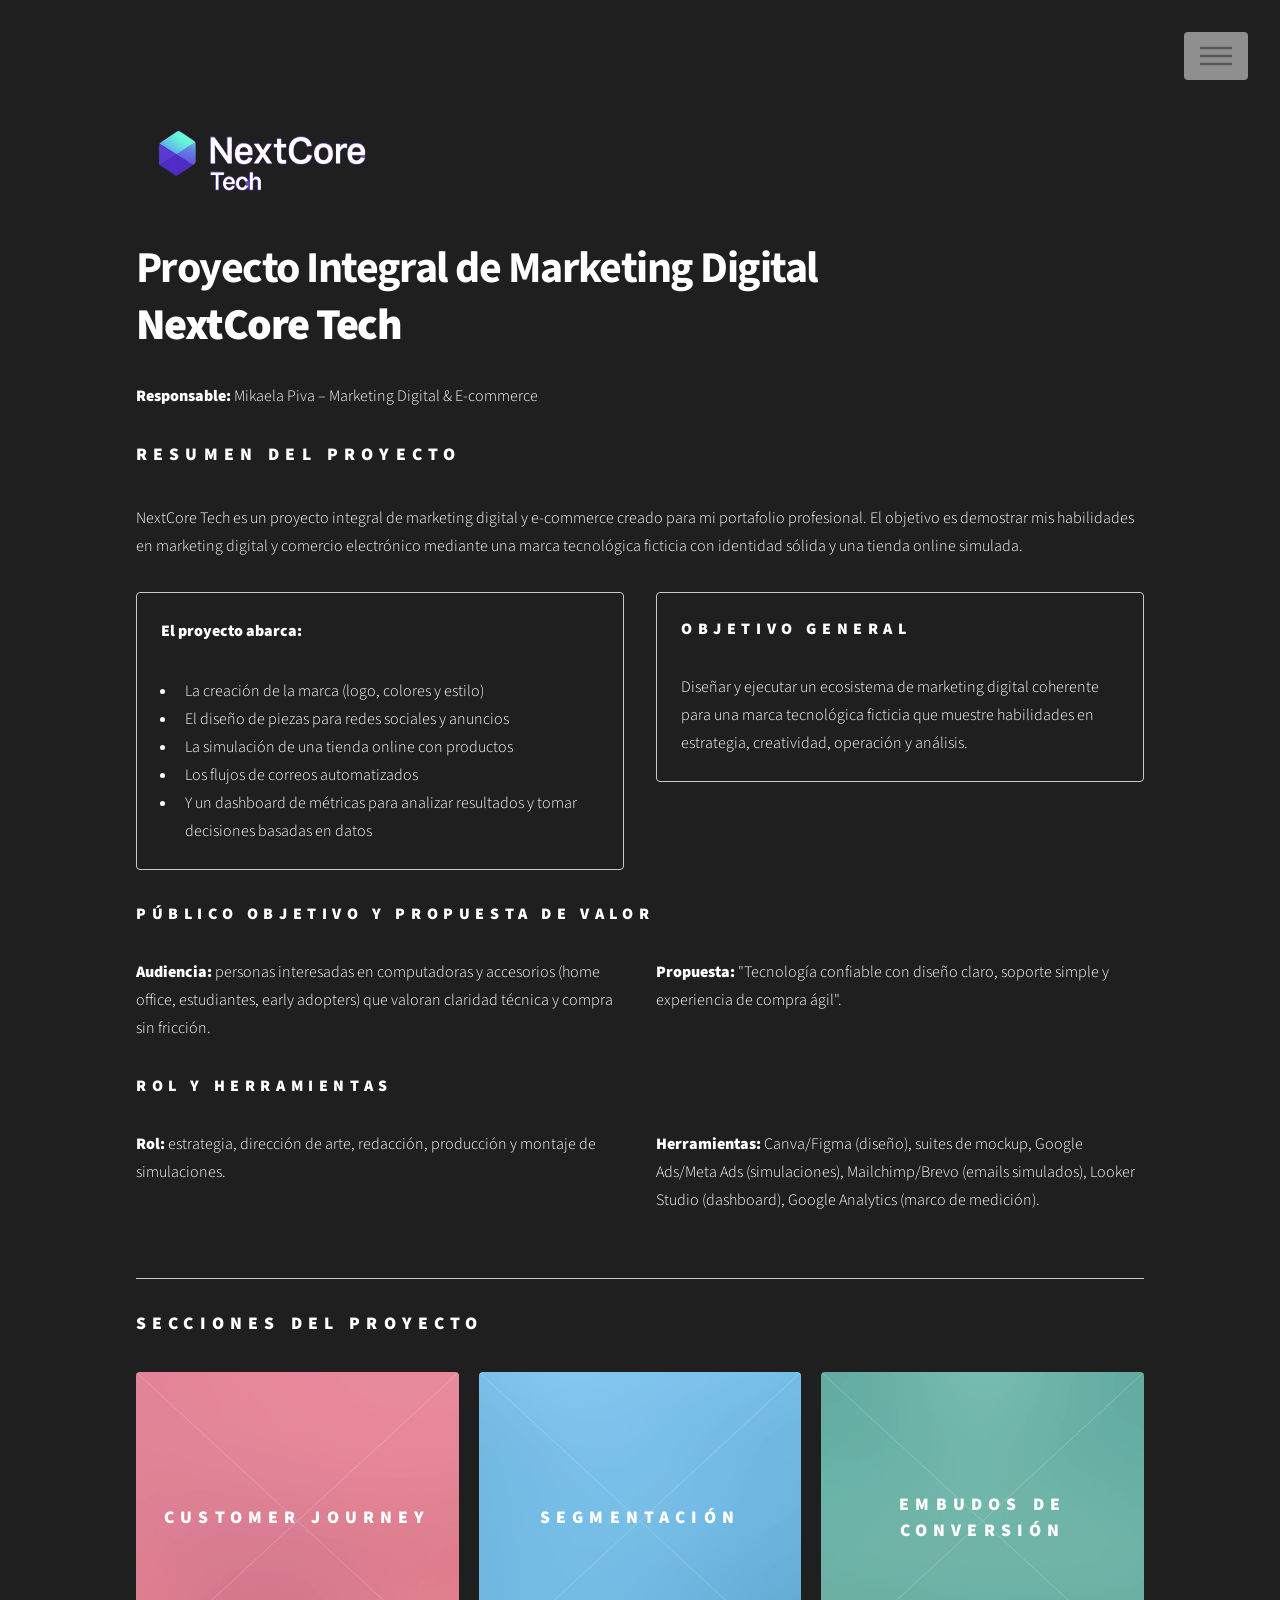
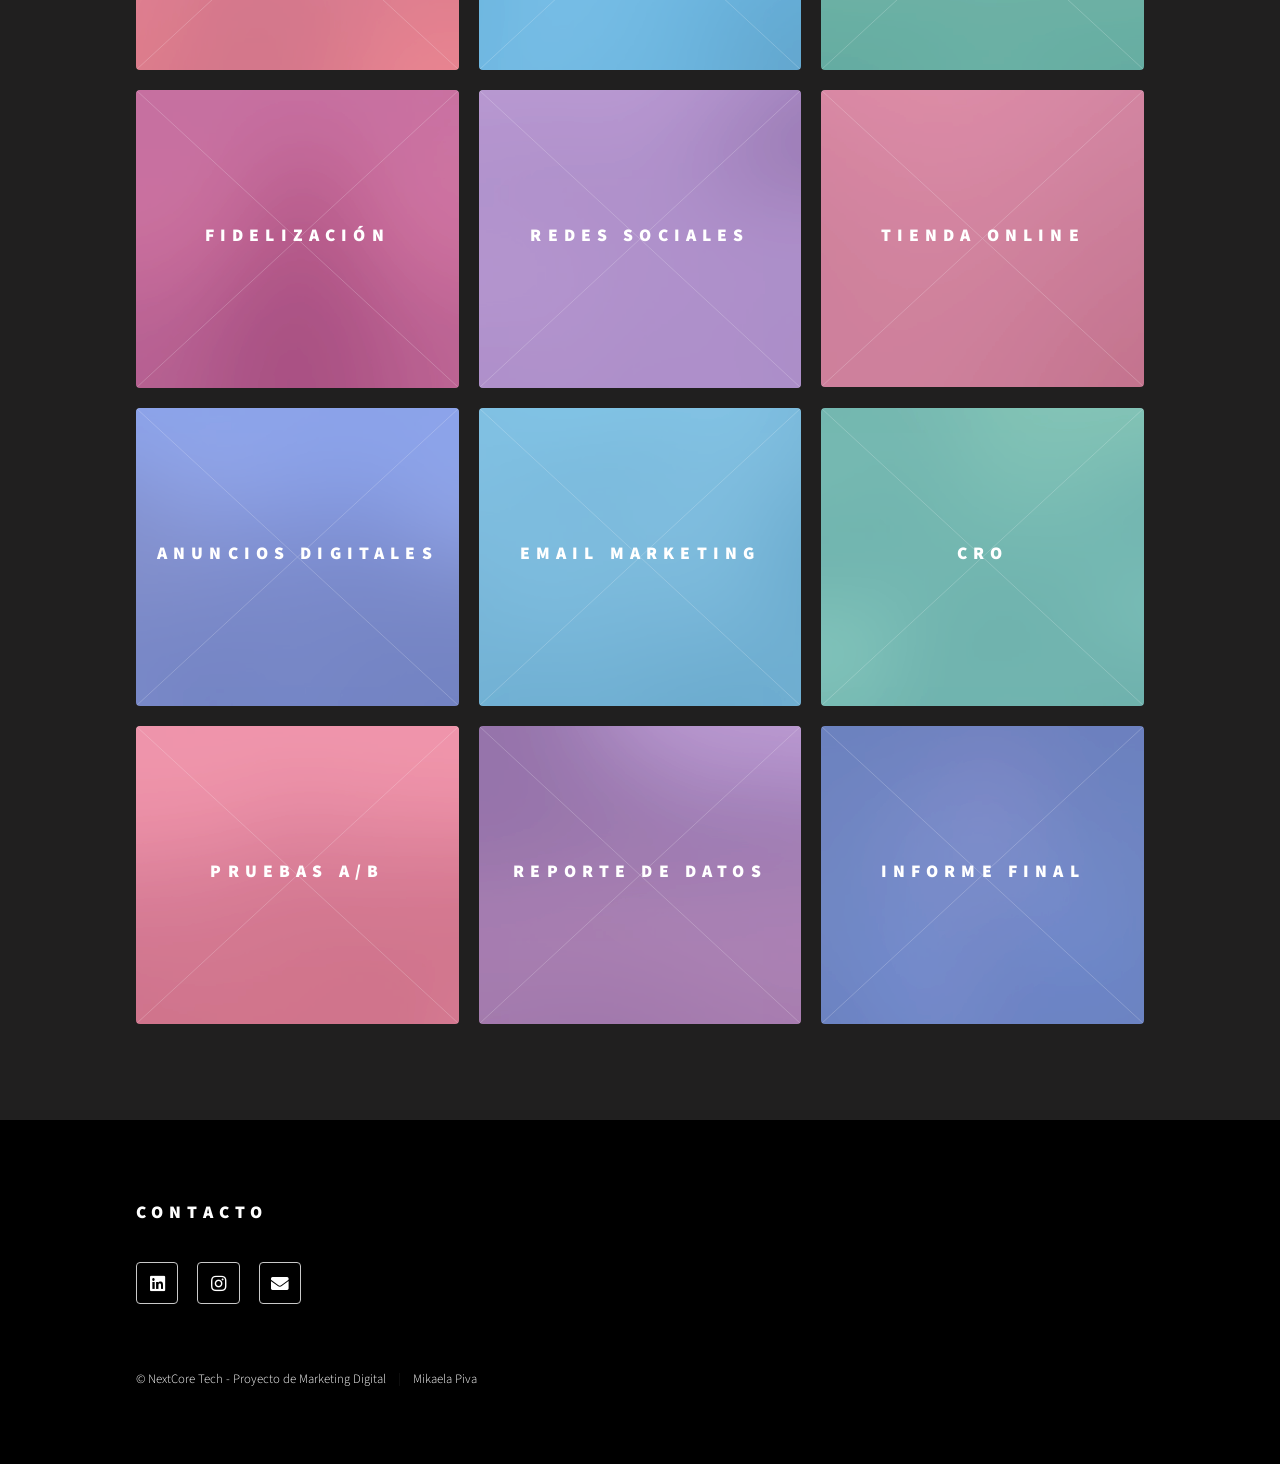
==== commit f60bf18e: "redes sociales y otros cambios" ====
--- a/index.html
+++ b/index.html
@@ -1,4 +1,4 @@
-<!DOCTYPE HTML>
+﻿<!DOCTYPE HTML>
 <!--
 	Phantom by HTML5 UP
 	html5up.net | @ajlkn
@@ -44,8 +44,9 @@
 							<li><a href="segmentacion.html">2. Segmentación y Cliente Ideal</a></li>
 							<li><a href="embudos.html">3. Embudos de Conversión</a></li>
 							<li><a href="fidelizacion.html">4. Estrategias de Fidelización</a></li>
-							<li><a href="redes-sociales.html">5. Simulaciones de Redes Sociales</a></li>
-							<li><a href="anuncios.html">6. Campaña de Anuncios Digitales</a></li>
+						<li><a href="redes-sociales.html">5. Simulaciones de Redes Sociales</a></li>
+						<li><a href="tienda-online.html">5.1. Tienda Online (Ecommerce)</a></li>
+						<li><a href="anuncios.html">6. Campaña de Anuncios Digitales</a></li>
 							<li><a href="email-marketing.html">7. Email Marketing</a></li>
 							<li><a href="cro.html">8. CRO - Optimización</a></li>
 							<li><a href="pruebas-ab.html">9. Pruebas A/B</a></li>
@@ -59,11 +60,11 @@
 							<header>
 								<h1>Proyecto Integral de Marketing Digital<br />
 								<strong>NextCore Tech</strong></h1>
-								<p>👩‍💼 <strong>Responsable:</strong> Mikaela Piva – Marketing Digital & E-commerce</p>
+								<p> <strong>Responsable:</strong> Mikaela Piva – Marketing Digital & E-commerce</p>
 							</header>
 
 							<section>
-								<h2>📋 Resumen del Proyecto</h2>
+								<h2> Resumen del Proyecto</h2>
 								<p>NextCore Tech es un proyecto integral de marketing digital y e-commerce creado para mi portafolio profesional. El objetivo es demostrar mis habilidades en marketing digital y comercio electrónico mediante una marca tecnológica ficticia con identidad sólida y una tienda online simulada.</p>
 								
 								<div class="row">
@@ -81,13 +82,13 @@
 									</div>
 									<div class="col-6 col-12-medium">
 										<div class="box">
-											<h3>🎯 Objetivo General</h3>
+											<h3> Objetivo General</h3>
 											<p>Diseñar y ejecutar un ecosistema de marketing digital coherente para una marca tecnológica ficticia que muestre habilidades en estrategia, creatividad, operación y análisis.</p>
 										</div>
 									</div>
 								</div>
 
-								<h3>💼 Público Objetivo y Propuesta de Valor</h3>
+								<h3> Público Objetivo y Propuesta de Valor</h3>
 								<div class="row">
 									<div class="col-6 col-12-medium">
 										<p><strong>Audiencia:</strong> personas interesadas en computadoras y accesorios (home office, estudiantes, early adopters) que valoran claridad técnica y compra sin fricción.</p>
@@ -97,7 +98,7 @@
 									</div>
 								</div>
 
-								<h3>🛠️ Rol y Herramientas</h3>
+								<h3> Rol y Herramientas</h3>
 								<div class="row">
 									<div class="col-6 col-12-medium">
 										<p><strong>Rol:</strong> estrategia, dirección de arte, redacción, producción y montaje de simulaciones.</p>
@@ -110,7 +111,7 @@
 
 							<hr />
 
-							<h2>📚 Secciones del Proyecto</h2>
+							<h2> Secciones del Proyecto</h2>
 							<section class="tiles">
 								<article class="style1">
 									<span class="image">
@@ -156,18 +157,29 @@
 										</div>
 									</a>
 								</article>
-								<article class="style5">
-									<span class="image">
-										<img src="images/pic05.jpg" alt="" />
-									</span>
-									<a href="redes-sociales.html">
-										<h2>Redes Sociales</h2>
-										<div class="content">
-											<p>Calendario de contenidos, ejemplos de copy y estrategia de engagement.</p>
-										</div>
-									</a>
-								</article>
-								<article class="style6">
+							<article class="style5">
+								<span class="image">
+									<img src="images/pic05.jpg" alt="" />
+								</span>
+								<a href="redes-sociales.html">
+									<h2>Redes Sociales</h2>
+									<div class="content">
+										<p>Calendario de contenido y estrategia de engagement.</p>
+									</div>
+								</a>
+							</article>
+							<article class="style1">
+								<span class="image">
+									<img src="images/pic15.jpg" alt="" />
+								</span>
+								<a href="tienda-online.html">
+									<h2>Tienda Online</h2>
+									<div class="content">
+										<p>Diseño y optimización de ecommerce en Shopify con checkout simplificado.</p>
+									</div>
+								</a>
+							</article>
+							<article class="style6">
 									<span class="image">
 										<img src="images/pic06.jpg" alt="" />
 									</span>
--- a/assets/css/main.css
+++ b/assets/css/main.css
@@ -2341,6 +2341,16 @@
 			float: right;
 			padding: 0 0 1em 1.5em;
 			top: 0.25em;
+		}
+
+
+		.imagen-redes-sociales{
+			width: 68%;
+			height: 400px;
+			object-fit: cover;
+			margin: auto;
+			display: block;
+			position: relative;
 		}
 
 		.image.fit {
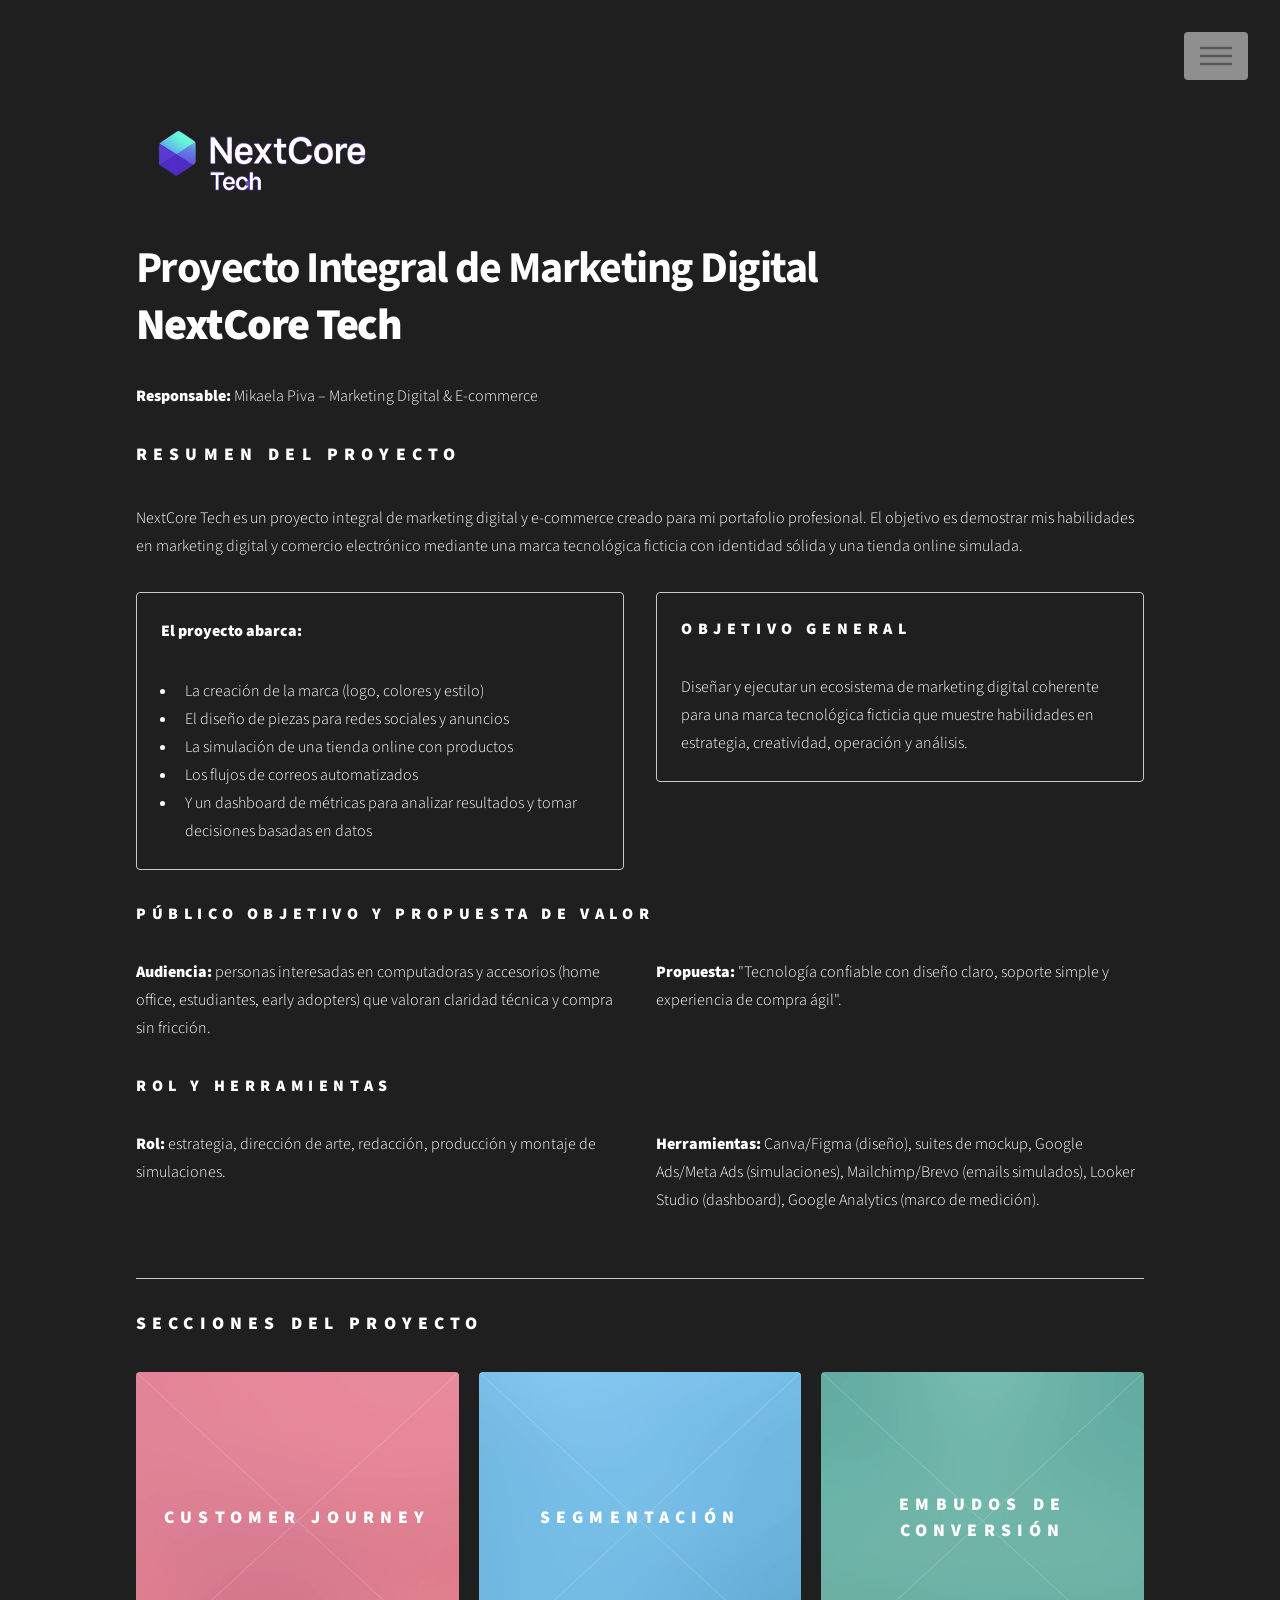
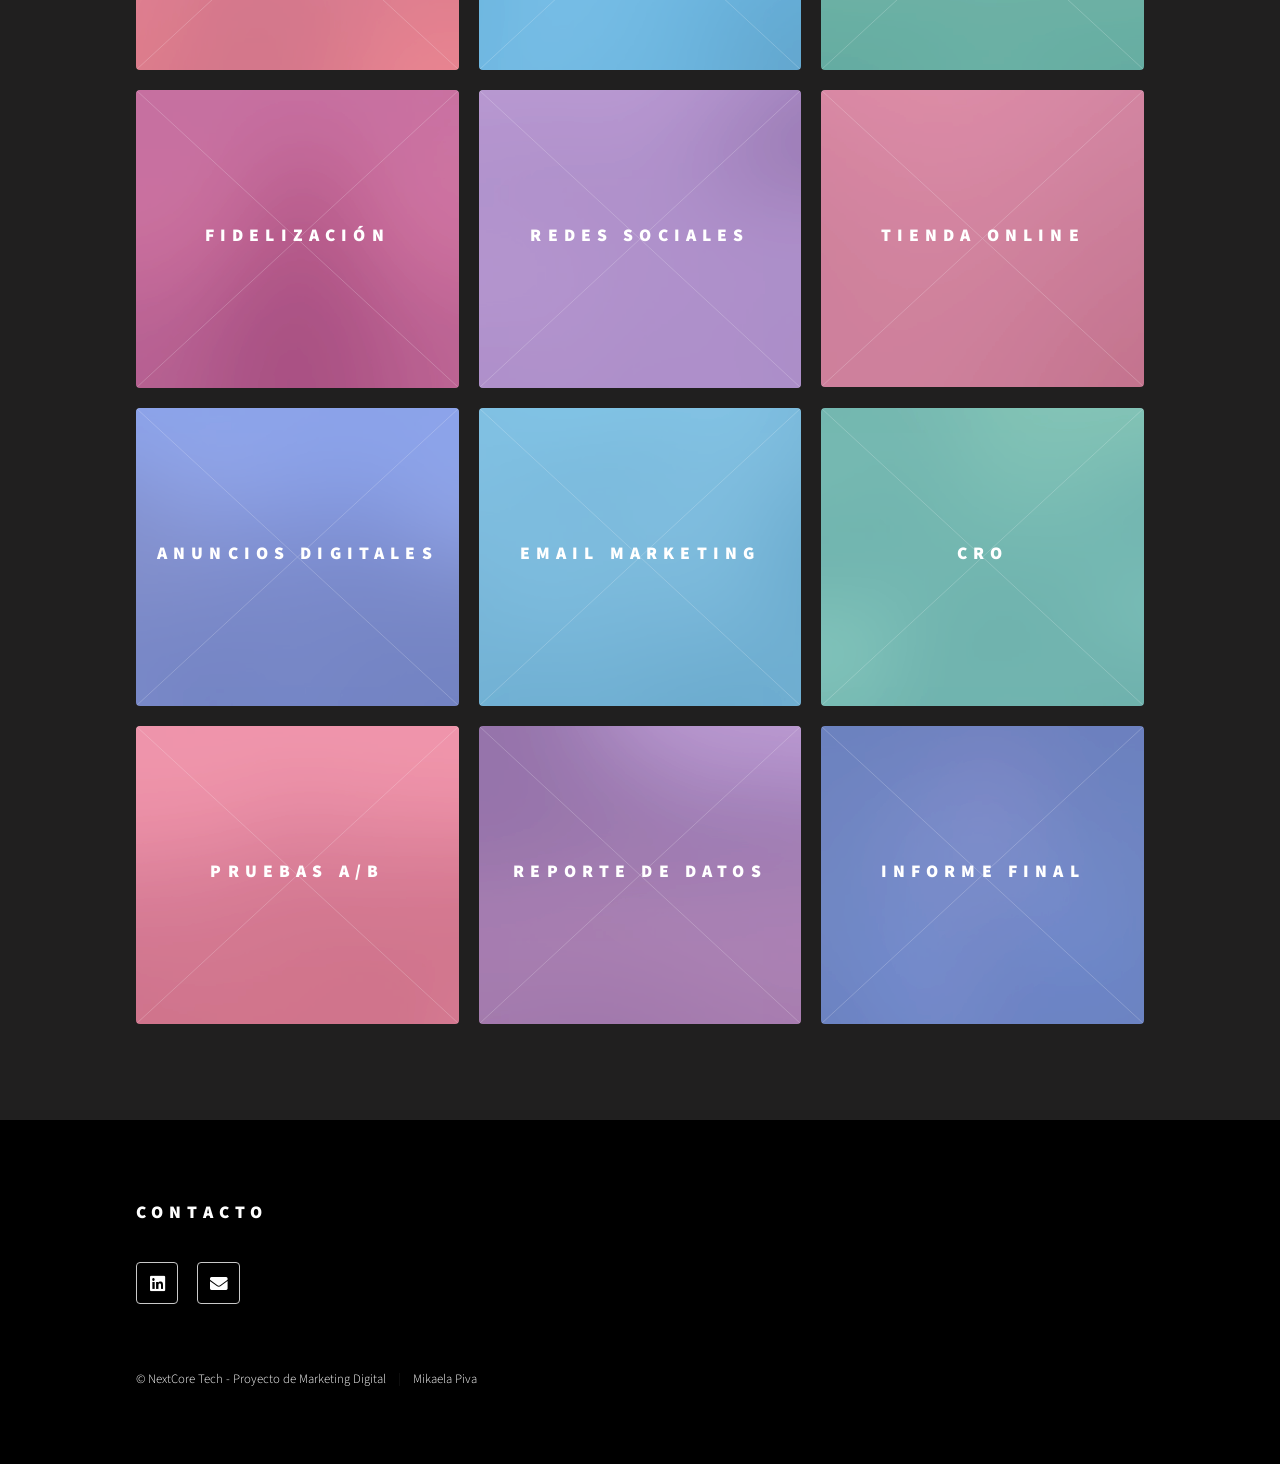
==== commit fe208365: "fix icons" ====
--- a/index.html
+++ b/index.html
@@ -255,9 +255,8 @@
 							<section>
 								<h2>Contacto</h2>
 								<ul class="icons">
-									<li><a href="#" class="icon brands style2 fa-linkedin"><span class="label">LinkedIn</span></a></li>
-									<li><a href="#" class="icon brands style2 fa-instagram"><span class="label">Instagram</span></a></li>
-									<li><a href="#" class="icon solid style2 fa-envelope"><span class="label">Email</span></a></li>
+									<li><a href="https://www.linkedin.com/in/mikaela-piva-25b699244/" class="icon brands style2 fa-linkedin"><span class="label">LinkedIn</span></a></li>
+									<li><a href="mailto:mikaelapiva@gmail.com" class="icon solid style2 fa-envelope"><span class="label">Email</span></a></li>
 								</ul>
 							</section>
 							<ul class="copyright">
--- a/assets/css/main.css
+++ b/assets/css/main.css
@@ -2346,7 +2346,7 @@
 
 		.imagen-redes-sociales{
 			width: 68%;
-			height: 400px;
+			height: fit-content;
 			object-fit: cover;
 			margin: auto;
 			display: block;
@@ -2385,12 +2385,15 @@
 /* Table */
 
 	.table-wrapper {
+		background: linear-gradient(135deg, #667eea 0%, #764ba2 100%);
 		-webkit-overflow-scrolling: touch;
 		overflow-x: auto;
+		color: white;
+		margin-bottom: 20px;
 	}
 
 	table {
-		margin: 0 0 2em 0;
+		margin: 0 0 0 0;
 		width: 100%;
 	}
 
